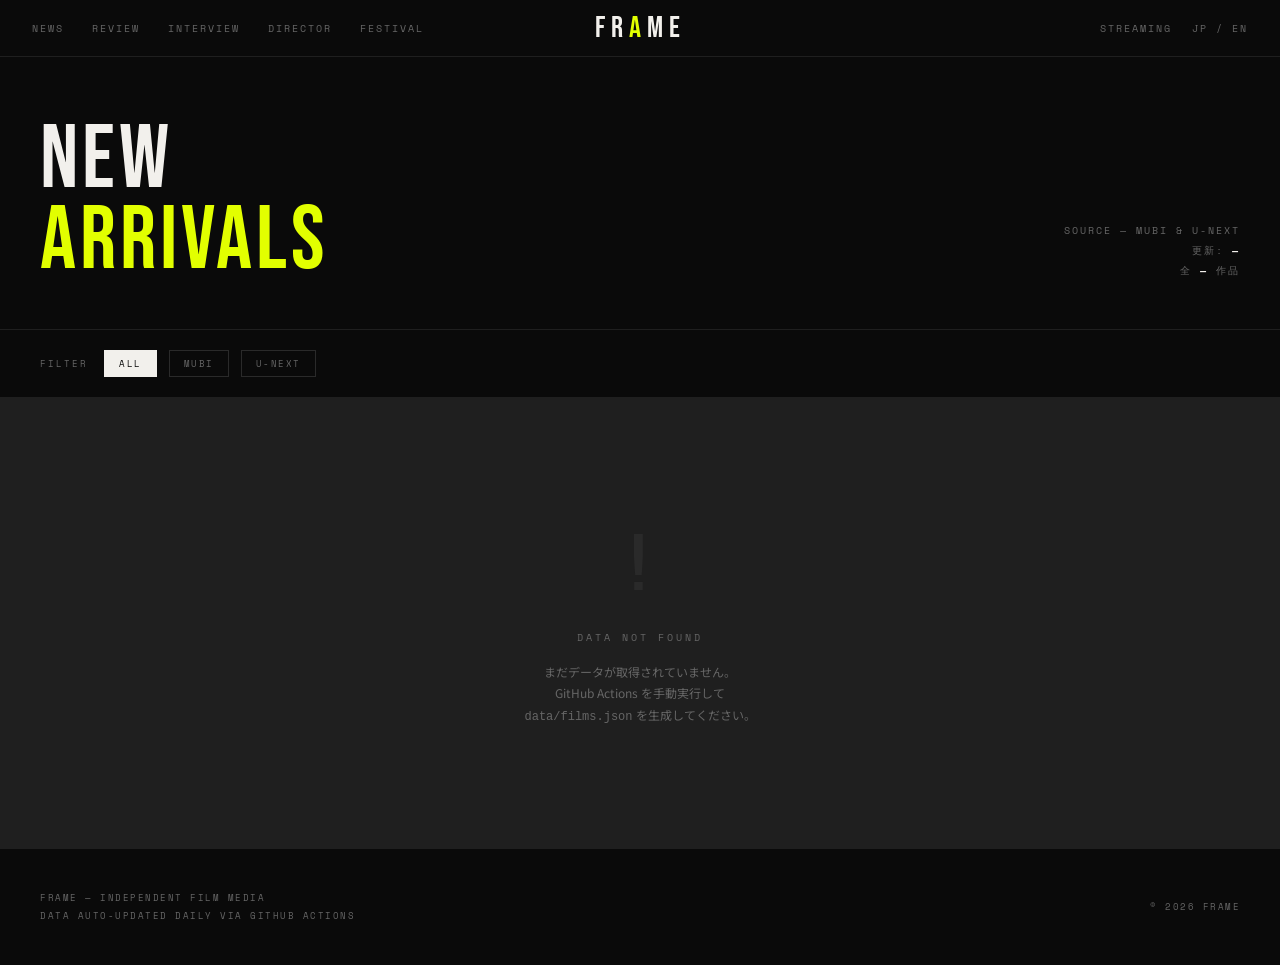
==== streaming.html @ 2f4524d2 "feat: add daily film fetch system (MUBI + U-NEXT) - scripts/fetch_films.py: MUBI API + U-NEXT スクレイパー" ====
<!DOCTYPE html>
<html lang="ja">
<head>
<meta charset="UTF-8">
<meta name="viewport" content="width=device-width, initial-scale=1.0">
<title>FRAME — Streaming New Arrivals</title>
<style>
@import url('https://fonts.googleapis.com/css2?family=Bebas+Neue&family=Syne:wght@400;700;800&family=Noto+Sans+JP:wght@300;400;500;700;900&family=Space+Mono:wght@400;700&display=swap');

:root {
  --bg: #0a0a0a;
  --surface: #121212;
  --surface2: #181818;
  --border: #1f1f1f;
  --border2: #2a2a2a;
  --white: #f2f0ec;
  --offwhite: #c8c4bc;
  --gray: #666;
  --accent: #e2ff00;
  --accent2: #ff3300;
  --accent3: #00aaff;
  --mubi-color: #E8F037;
  --unext-color: #00c3e3;
}

* { margin: 0; padding: 0; box-sizing: border-box; }
html { scroll-behavior: smooth; }
body {
  background: var(--bg);
  color: var(--white);
  font-family: 'Noto Sans JP', sans-serif;
  -webkit-font-smoothing: antialiased;
  overflow-x: hidden;
}
a { text-decoration: none; color: inherit; }
img { display: block; width: 100%; height: 100%; object-fit: cover; }

/* ── HEADER ── */
.header {
  position: fixed;
  top: 0; left: 0; right: 0;
  z-index: 1000;
  background: var(--bg);
  border-bottom: 1px solid var(--border);
}
.header-inner {
  display: grid;
  grid-template-columns: 1fr auto 1fr;
  align-items: center;
  padding: 0 32px;
  height: 56px;
}
.header-nav {
  display: flex;
  gap: 28px;
}
.header-nav a {
  font-family: 'Space Mono', monospace;
  font-size: 10px;
  letter-spacing: 2px;
  color: var(--gray);
  transition: color 0.2s;
}
.header-nav a:hover, .header-nav a.active { color: var(--white); }
.site-logo {
  font-family: 'Bebas Neue', sans-serif;
  font-size: 30px;
  letter-spacing: 6px;
  text-align: center;
}
.site-logo span { color: var(--accent); }
.header-right {
  display: flex;
  justify-content: flex-end;
  align-items: center;
  gap: 20px;
}
.header-right a {
  font-family: 'Space Mono', monospace;
  font-size: 10px;
  letter-spacing: 2px;
  color: var(--gray);
  transition: color 0.2s;
}
.header-right a:hover { color: var(--white); }

/* ── PAGE HERO ── */
.page-hero {
  margin-top: 56px;
  padding: 64px 40px 48px;
  border-bottom: 1px solid var(--border);
  display: flex;
  align-items: flex-end;
  justify-content: space-between;
  gap: 24px;
}
.page-hero-title {
  font-family: 'Bebas Neue', sans-serif;
  font-size: clamp(48px, 7vw, 96px);
  letter-spacing: 4px;
  line-height: 0.9;
}
.page-hero-title em {
  color: var(--accent);
  font-style: normal;
}
.page-hero-meta {
  font-family: 'Space Mono', monospace;
  font-size: 10px;
  letter-spacing: 2px;
  color: var(--gray);
  text-align: right;
  line-height: 2;
}
.page-hero-meta strong { color: var(--white); }

/* ── FILTER BAR ── */
.filter-bar {
  display: flex;
  align-items: center;
  gap: 12px;
  padding: 20px 40px;
  border-bottom: 1px solid var(--border);
  flex-wrap: wrap;
}
.filter-label {
  font-family: 'Space Mono', monospace;
  font-size: 9px;
  letter-spacing: 2px;
  color: var(--gray);
  margin-right: 4px;
}
.filter-btn {
  font-family: 'Space Mono', monospace;
  font-size: 9px;
  letter-spacing: 1.5px;
  padding: 6px 14px;
  border: 1px solid var(--border2);
  background: transparent;
  color: var(--gray);
  cursor: pointer;
  transition: all 0.2s;
}
.filter-btn:hover { border-color: var(--white); color: var(--white); }
.filter-btn.active { background: var(--white); color: var(--bg); border-color: var(--white); }
.filter-btn.mubi.active { background: var(--mubi-color); color: #000; border-color: var(--mubi-color); }
.filter-btn.unext.active { background: var(--unext-color); color: #000; border-color: var(--unext-color); }
.filter-count {
  margin-left: auto;
  font-family: 'Space Mono', monospace;
  font-size: 9px;
  letter-spacing: 1px;
  color: var(--gray);
}

/* ── FILM GRID ── */
.film-grid {
  display: grid;
  grid-template-columns: repeat(auto-fill, minmax(240px, 1fr));
  gap: 1px;
  background: var(--border);
  padding: 0;
}

.film-card {
  background: var(--bg);
  display: flex;
  flex-direction: column;
  transition: background 0.2s;
  cursor: pointer;
}
.film-card:hover { background: var(--surface); }

.film-thumb {
  aspect-ratio: 16/9;
  background: var(--surface2);
  overflow: hidden;
  position: relative;
}
.film-thumb img {
  transition: transform 0.4s ease;
}
.film-card:hover .film-thumb img { transform: scale(1.03); }
.film-thumb-placeholder {
  width: 100%;
  height: 100%;
  display: flex;
  align-items: center;
  justify-content: center;
  font-family: 'Bebas Neue', sans-serif;
  font-size: 48px;
  letter-spacing: 4px;
  color: var(--border2);
}
.film-source-badge {
  position: absolute;
  top: 10px;
  left: 10px;
  font-family: 'Space Mono', monospace;
  font-size: 8px;
  letter-spacing: 1.5px;
  padding: 3px 8px;
  font-weight: 700;
}
.badge-mubi { background: var(--mubi-color); color: #000; }
.badge-unext { background: var(--unext-color); color: #000; }

.film-info {
  padding: 16px 16px 20px;
  flex: 1;
  display: flex;
  flex-direction: column;
  gap: 6px;
}
.film-title {
  font-family: 'Syne', sans-serif;
  font-size: 13px;
  font-weight: 700;
  line-height: 1.3;
  color: var(--white);
}
.film-title-locale {
  font-family: 'Space Mono', monospace;
  font-size: 9px;
  color: var(--gray);
  letter-spacing: 0.5px;
}
.film-meta {
  margin-top: 4px;
  display: flex;
  flex-wrap: wrap;
  gap: 8px;
}
.film-meta-item {
  font-family: 'Space Mono', monospace;
  font-size: 8px;
  letter-spacing: 1px;
  color: var(--gray);
}
.film-meta-item strong { color: var(--offwhite); }
.film-synopsis {
  font-size: 11px;
  color: var(--gray);
  line-height: 1.6;
  margin-top: 4px;
  display: -webkit-box;
  -webkit-line-clamp: 2;
  -webkit-box-orient: vertical;
  overflow: hidden;
}
.film-link {
  margin-top: auto;
  padding-top: 12px;
  font-family: 'Space Mono', monospace;
  font-size: 8px;
  letter-spacing: 1.5px;
  color: var(--gray);
  display: flex;
  align-items: center;
  gap: 6px;
  transition: color 0.2s;
}
.film-card:hover .film-link { color: var(--accent); }
.film-link::after { content: '→'; }

/* ── STATUS STATES ── */
.state-container {
  display: flex;
  flex-direction: column;
  align-items: center;
  justify-content: center;
  min-height: 50vh;
  gap: 16px;
  padding: 60px 40px;
}
.state-icon {
  font-family: 'Bebas Neue', sans-serif;
  font-size: 80px;
  letter-spacing: 4px;
  color: var(--border2);
}
.state-label {
  font-family: 'Space Mono', monospace;
  font-size: 10px;
  letter-spacing: 3px;
  color: var(--gray);
}
.state-sub {
  font-size: 12px;
  color: var(--gray);
  text-align: center;
  max-width: 400px;
  line-height: 1.8;
}

/* ── FOOTER ── */
.footer {
  padding: 40px;
  border-top: 1px solid var(--border);
  display: flex;
  justify-content: space-between;
  align-items: center;
  gap: 20px;
  flex-wrap: wrap;
}
.footer-note {
  font-family: 'Space Mono', monospace;
  font-size: 9px;
  letter-spacing: 1.5px;
  color: var(--gray);
  line-height: 2;
}

@media (max-width: 640px) {
  .header-inner { grid-template-columns: auto 1fr; padding: 0 16px; }
  .header-nav { display: none; }
  .header-right { display: none; }
  .page-hero { flex-direction: column; align-items: flex-start; padding: 40px 20px 32px; }
  .page-hero-meta { text-align: left; }
  .filter-bar { padding: 16px 20px; }
  .film-grid { grid-template-columns: repeat(auto-fill, minmax(160px, 1fr)); }
  .footer { padding: 24px 20px; flex-direction: column; align-items: flex-start; }
}
</style>
</head>
<body>

<!-- HEADER -->
<header class="header">
  <div class="header-inner">
    <nav class="header-nav">
      <a href="index.html">NEWS</a>
      <a href="#">REVIEW</a>
      <a href="#">INTERVIEW</a>
      <a href="#">DIRECTOR</a>
      <a href="#">FESTIVAL</a>
    </nav>
    <a href="index.html" class="site-logo">FR<span>A</span>ME</a>
    <div class="header-right">
      <a href="streaming.html" class="active">STREAMING</a>
      <a href="#">JP / EN</a>
    </div>
  </div>
</header>

<!-- PAGE HERO -->
<section class="page-hero">
  <div>
    <div class="page-hero-title">NEW<br><em>ARRIVALS</em></div>
  </div>
  <div class="page-hero-meta">
    <div>SOURCE — MUBI &amp; U-NEXT</div>
    <div>更新: <strong id="last-updated">—</strong></div>
    <div>全 <strong id="total-count">—</strong> 作品</div>
  </div>
</section>

<!-- FILTER BAR -->
<div class="filter-bar">
  <span class="filter-label">FILTER</span>
  <button class="filter-btn active" data-filter="all">ALL</button>
  <button class="filter-btn mubi" data-filter="MUBI">MUBI</button>
  <button class="filter-btn unext" data-filter="U-NEXT">U-NEXT</button>
  <span class="filter-count" id="visible-count"></span>
</div>

<!-- FILM GRID -->
<main id="film-grid" class="film-grid"></main>

<!-- FOOTER -->
<footer class="footer">
  <div class="footer-note">
    FRAME — INDEPENDENT FILM MEDIA<br>
    DATA AUTO-UPDATED DAILY VIA GITHUB ACTIONS
  </div>
  <div class="footer-note" style="text-align:right;">
    © 2026 FRAME
  </div>
</footer>

<script>
(function () {
  const grid = document.getElementById('film-grid');
  const lastUpdatedEl = document.getElementById('last-updated');
  const totalCountEl = document.getElementById('total-count');
  const visibleCountEl = document.getElementById('visible-count');
  const filterBtns = document.querySelectorAll('.filter-btn');

  let allFilms = [];
  let currentFilter = 'all';

  // ── Render ──────────────────────────────────────────────────────────────────
  function renderFilms(films) {
    grid.innerHTML = '';

    if (films.length === 0) {
      grid.innerHTML = `
        <div class="state-container" style="grid-column:1/-1">
          <div class="state-icon">0</div>
          <div class="state-label">NO FILMS FOUND</div>
          <p class="state-sub">このフィルターに該当する作品はありません。</p>
        </div>`;
      visibleCountEl.textContent = '0 FILMS';
      return;
    }

    films.forEach(film => {
      const card = document.createElement('article');
      card.className = 'film-card';

      const source = film.source || 'MUBI';
      const badgeClass = source === 'U-NEXT' ? 'badge-unext' : 'badge-mubi';

      const thumbHtml = film.thumbnail
        ? `<img src="${escHtml(film.thumbnail)}" alt="${escHtml(film.title)}" loading="lazy">`
        : `<div class="film-thumb-placeholder">▶</div>`;

      const metaItems = [
        film.year ? `<span class="film-meta-item"><strong>${film.year}</strong></span>` : '',
        film.director ? `<span class="film-meta-item">DIR <strong>${escHtml(film.director)}</strong></span>` : '',
        film.country ? `<span class="film-meta-item">${escHtml(film.country)}</span>` : '',
        film.duration ? `<span class="film-meta-item">${film.duration}<small>min</small></span>` : '',
      ].filter(Boolean).join('');

      card.innerHTML = `
        <a href="${escHtml(film.url)}" target="_blank" rel="noopener noreferrer">
          <div class="film-thumb">
            ${thumbHtml}
            <span class="film-source-badge ${badgeClass}">${escHtml(source)}</span>
          </div>
          <div class="film-info">
            <div class="film-title">${escHtml(film.title)}</div>
            ${film.title_locale && film.title_locale !== film.title
              ? `<div class="film-title-locale">${escHtml(film.title_locale)}</div>` : ''}
            ${metaItems ? `<div class="film-meta">${metaItems}</div>` : ''}
            ${film.synopsis ? `<p class="film-synopsis">${escHtml(film.synopsis)}</p>` : ''}
            <div class="film-link">VIEW ON ${escHtml(source)}</div>
          </div>
        </a>`;

      grid.appendChild(card);
    });

    visibleCountEl.textContent = `${films.length} FILMS`;
  }

  function applyFilter() {
    const filtered = currentFilter === 'all'
      ? allFilms
      : allFilms.filter(f => f.source === currentFilter);
    renderFilms(filtered);
  }

  // ── Filter buttons ───────────────────────────────────────────────────────────
  filterBtns.forEach(btn => {
    btn.addEventListener('click', () => {
      filterBtns.forEach(b => b.classList.remove('active'));
      btn.classList.add('active');
      currentFilter = btn.dataset.filter;
      applyFilter();
    });
  });

  // ── Fetch data ───────────────────────────────────────────────────────────────
  function showLoading() {
    grid.innerHTML = `
      <div class="state-container" style="grid-column:1/-1">
        <div class="state-icon">▶</div>
        <div class="state-label">LOADING</div>
        <p class="state-sub">作品データを取得しています...</p>
      </div>`;
  }

  function showError() {
    grid.innerHTML = `
      <div class="state-container" style="grid-column:1/-1">
        <div class="state-icon">!</div>
        <div class="state-label">DATA NOT FOUND</div>
        <p class="state-sub">
          まだデータが取得されていません。<br>
          GitHub Actions を手動実行して<br>
          <code>data/films.json</code> を生成してください。
        </p>
      </div>`;
  }

  showLoading();

  fetch('./data/films.json')
    .then(res => {
      if (!res.ok) throw new Error(`HTTP ${res.status}`);
      return res.json();
    })
    .then(data => {
      allFilms = Array.isArray(data) ? data : [];
      totalCountEl.textContent = allFilms.length;

      if (allFilms.length === 0) {
        showError();
        return;
      }

      // 最終更新日時
      const dates = allFilms.map(f => f.fetched_at).filter(Boolean).sort();
      if (dates.length) {
        const d = new Date(dates[dates.length - 1]);
        lastUpdatedEl.textContent = d.toLocaleString('ja-JP', {
          year: 'numeric', month: '2-digit', day: '2-digit',
          hour: '2-digit', minute: '2-digit',
        });
      }

      applyFilter();
    })
    .catch(err => {
      console.error('Failed to load films.json:', err);
      showError();
    });

  // ── Utility ─────────────────────────────────────────────────────────────────
  function escHtml(str) {
    if (!str) return '';
    return String(str)
      .replace(/&/g, '&amp;')
      .replace(/</g, '&lt;')
      .replace(/>/g, '&gt;')
      .replace(/"/g, '&quot;')
      .replace(/'/g, '&#39;');
  }
})();
</script>
</body>
</html>
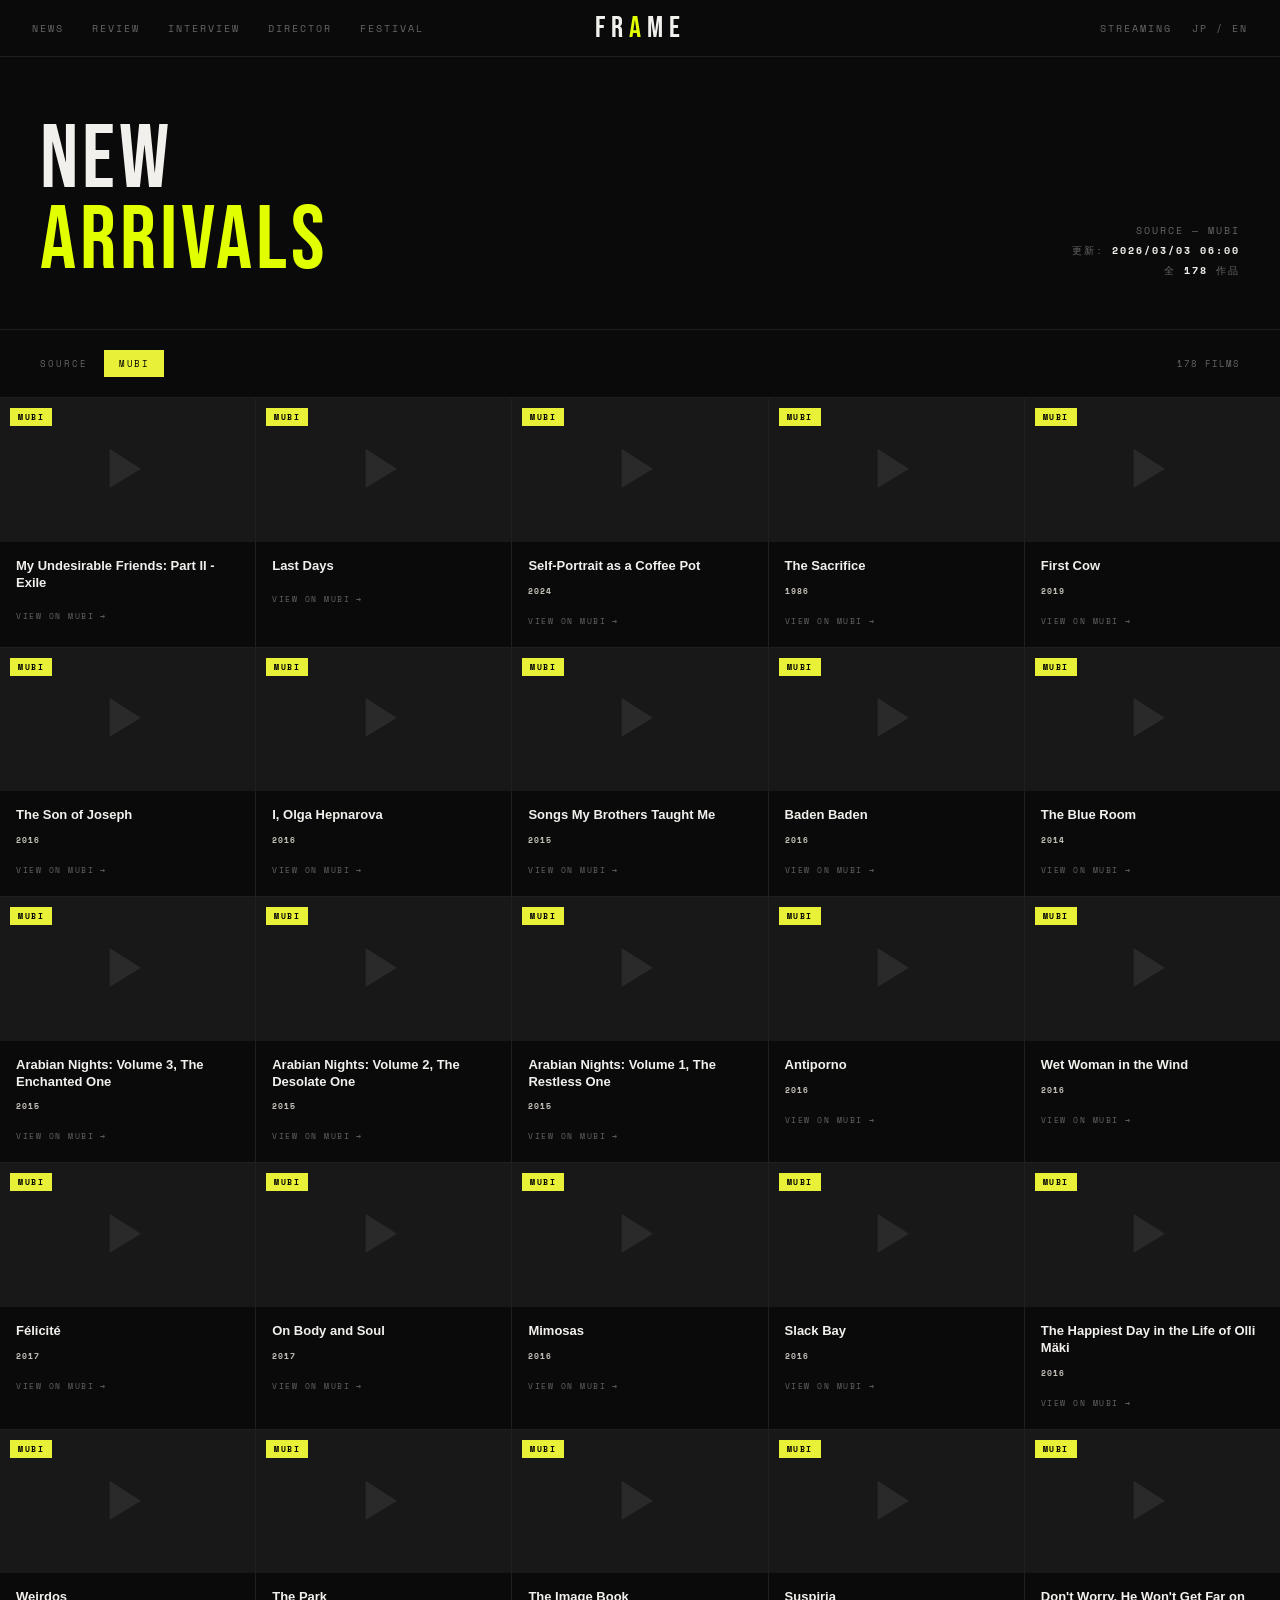
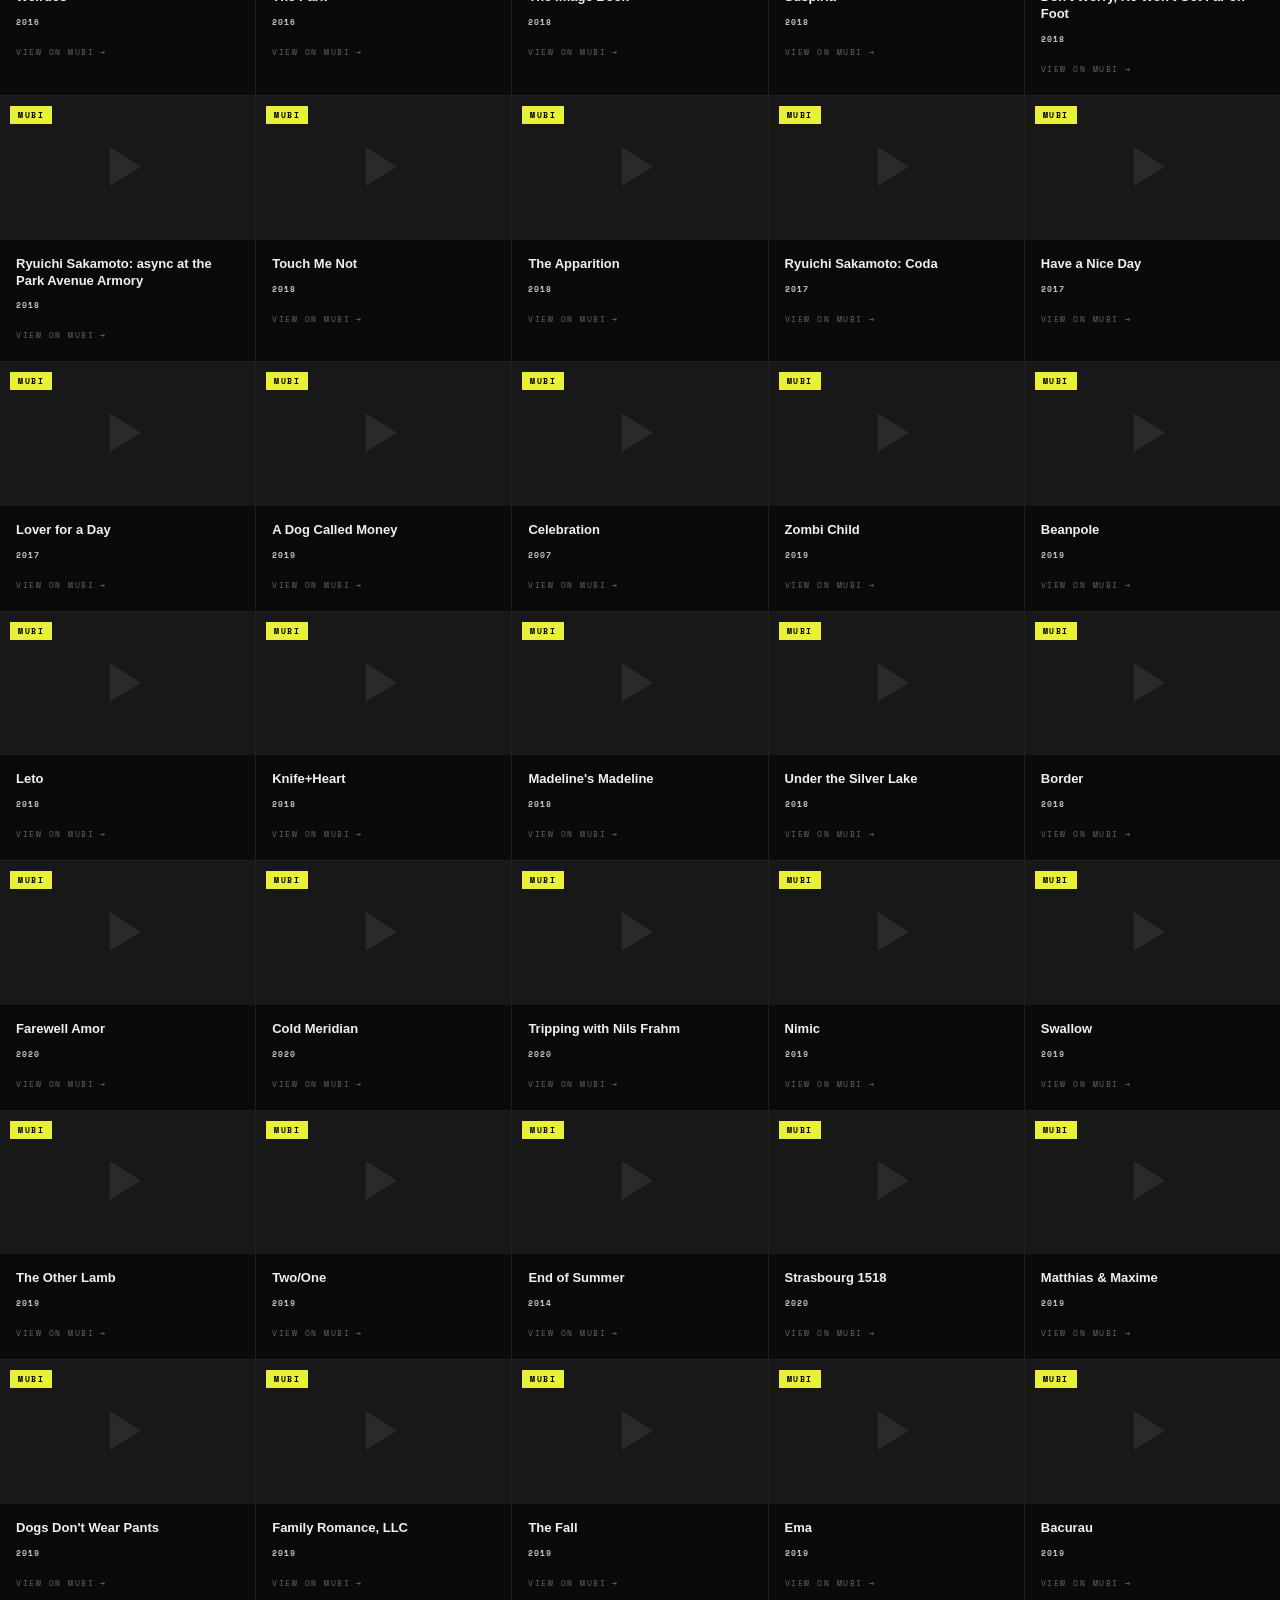
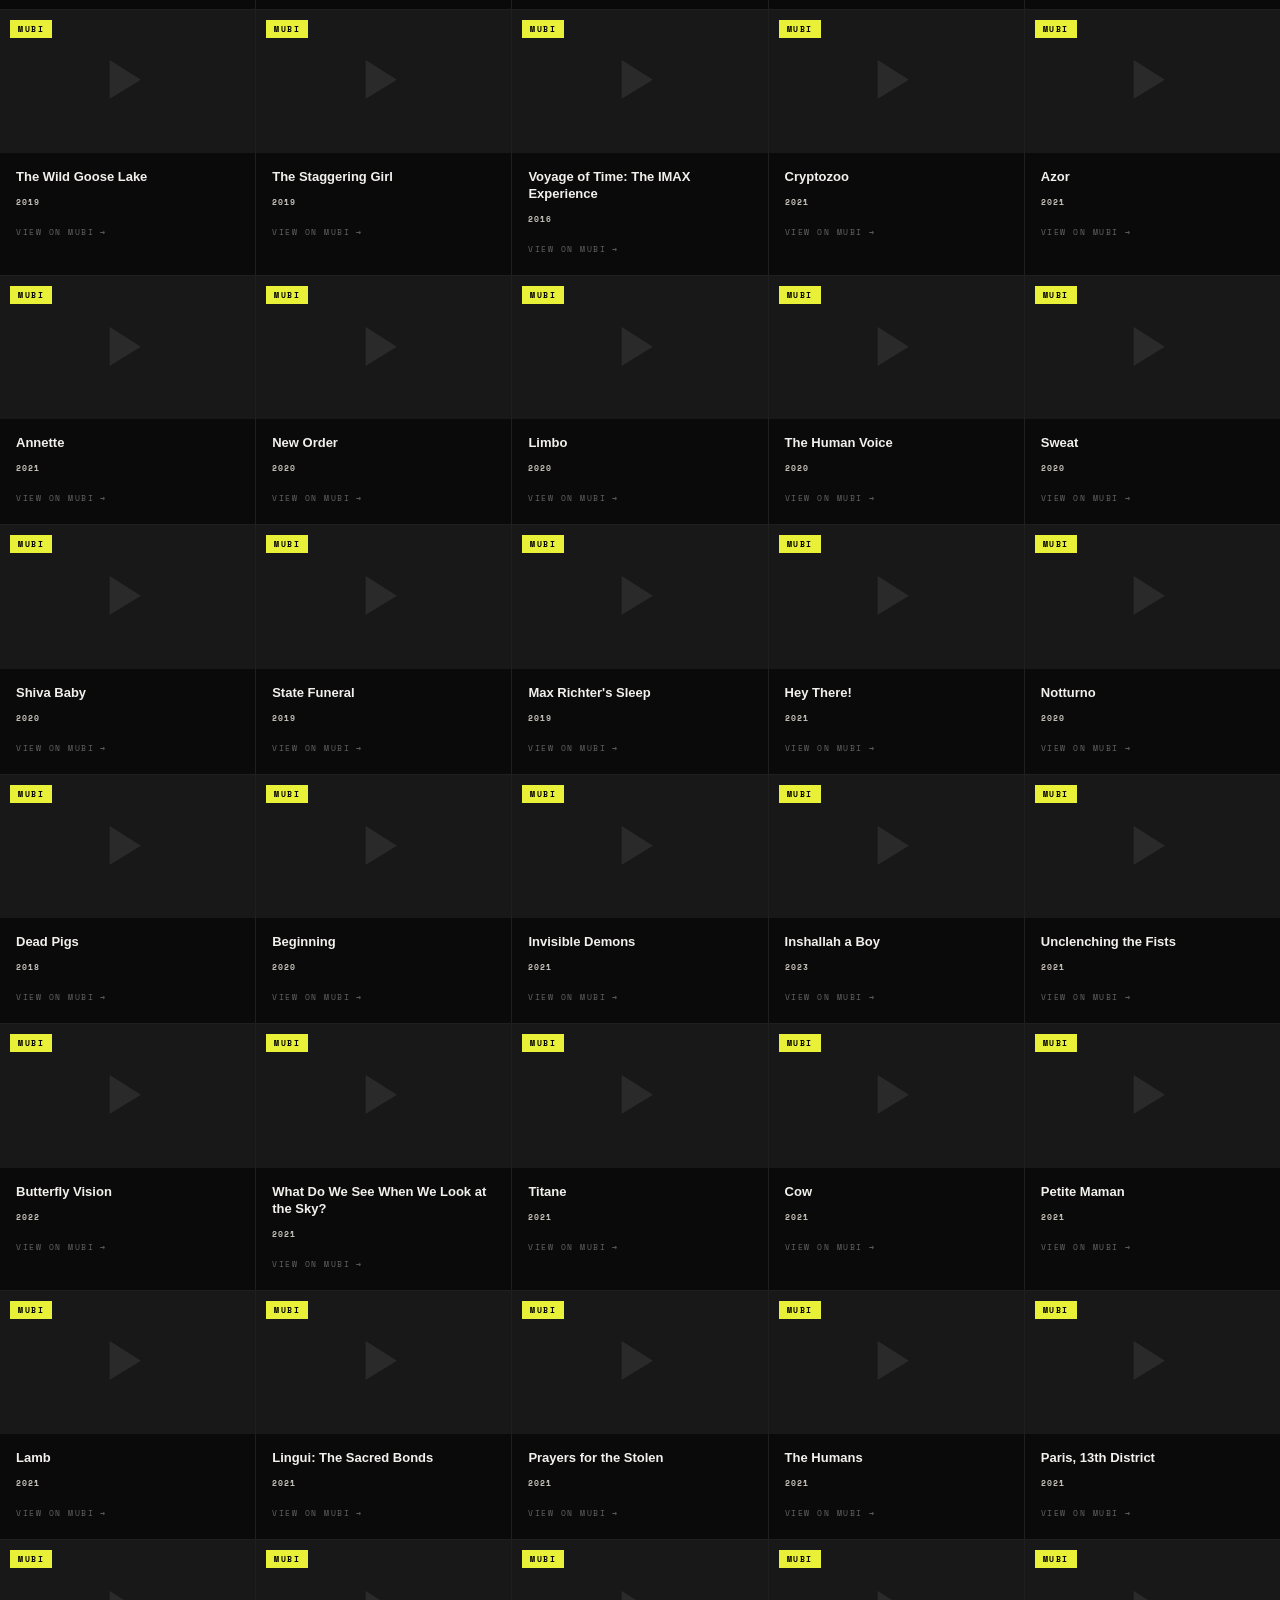
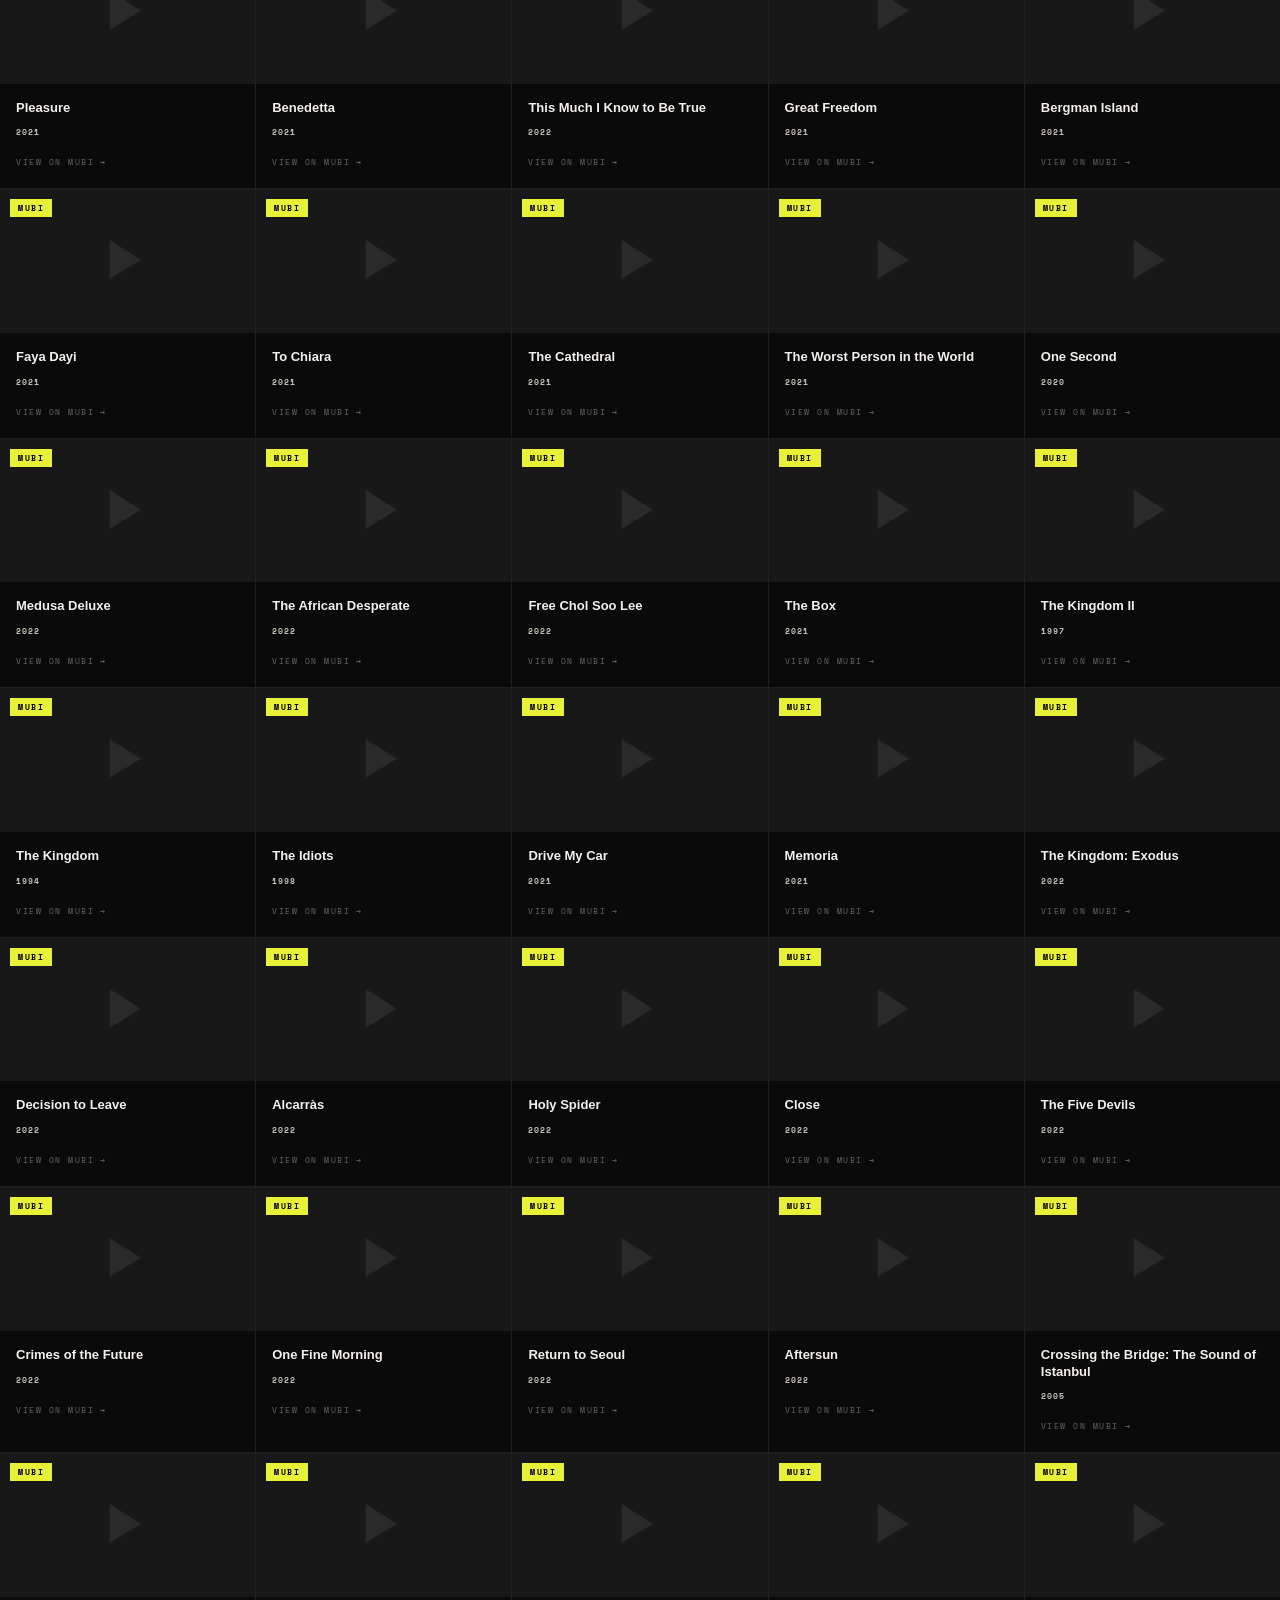
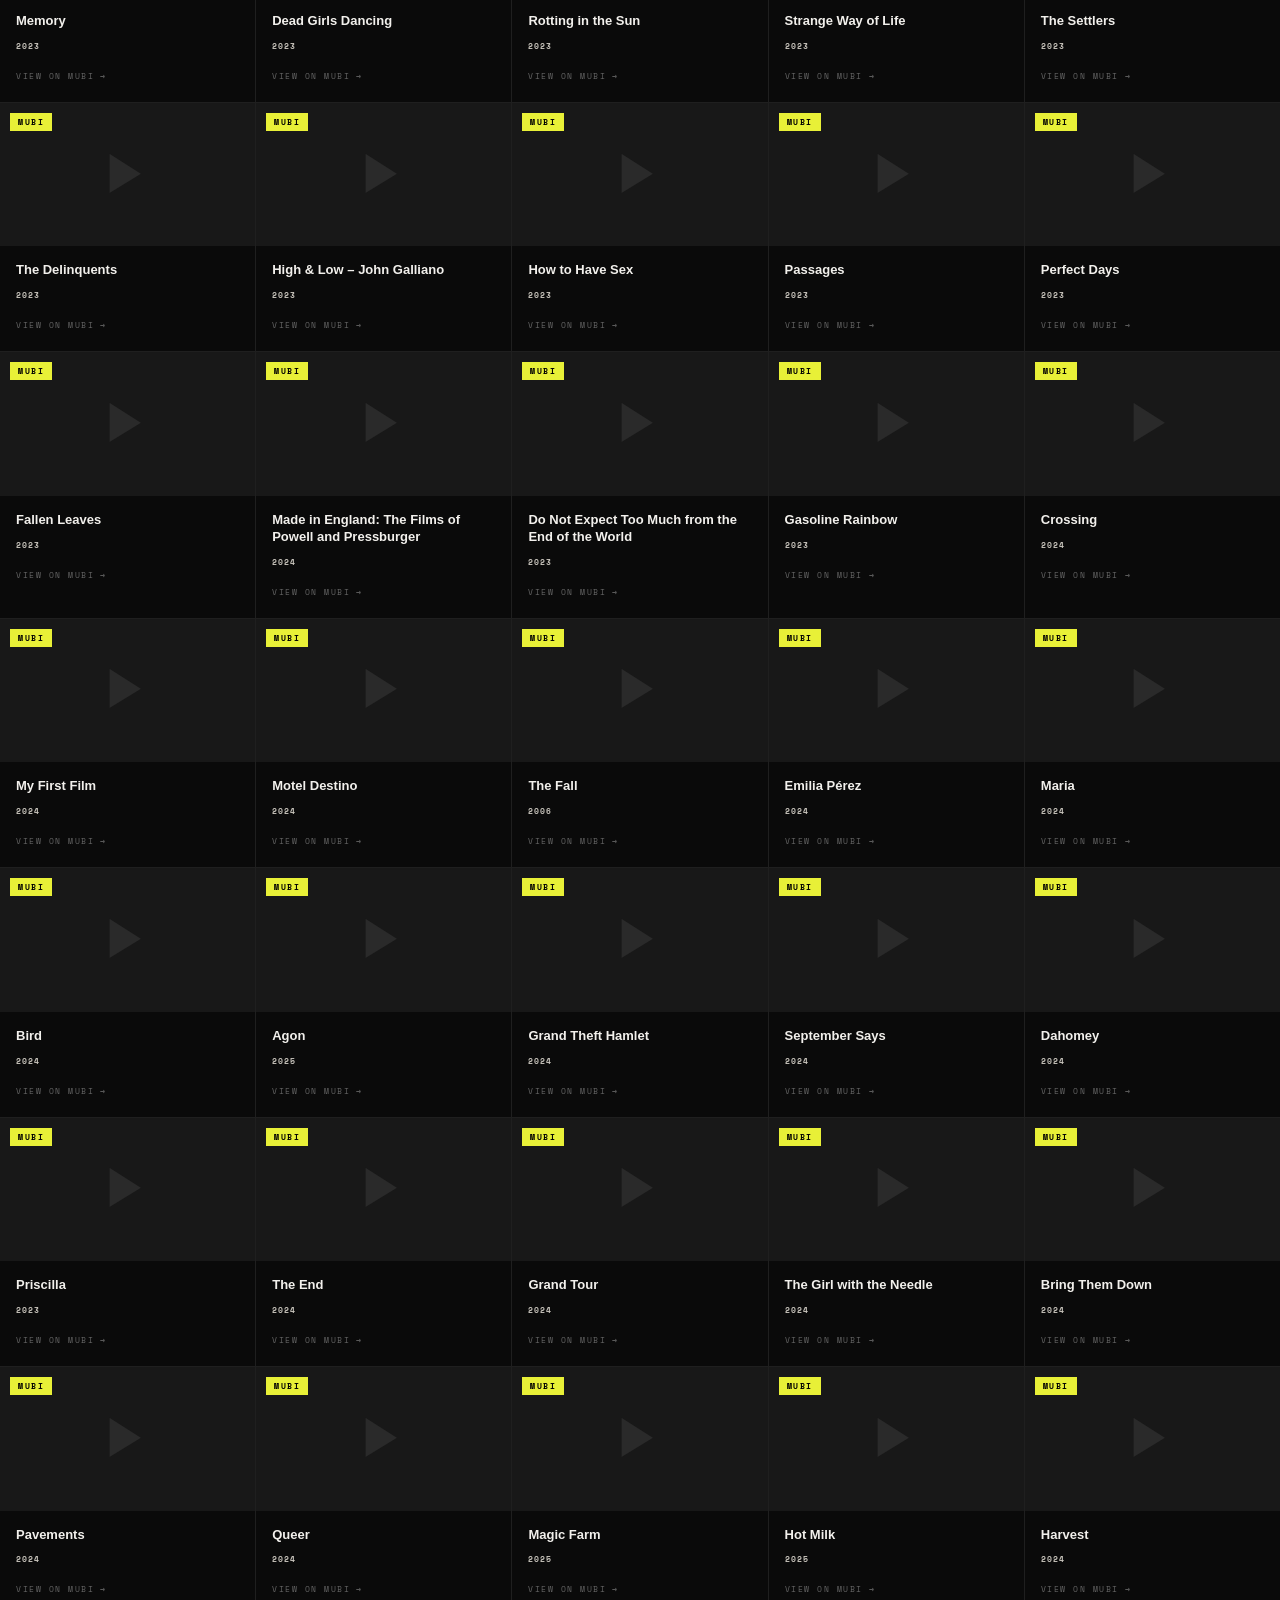
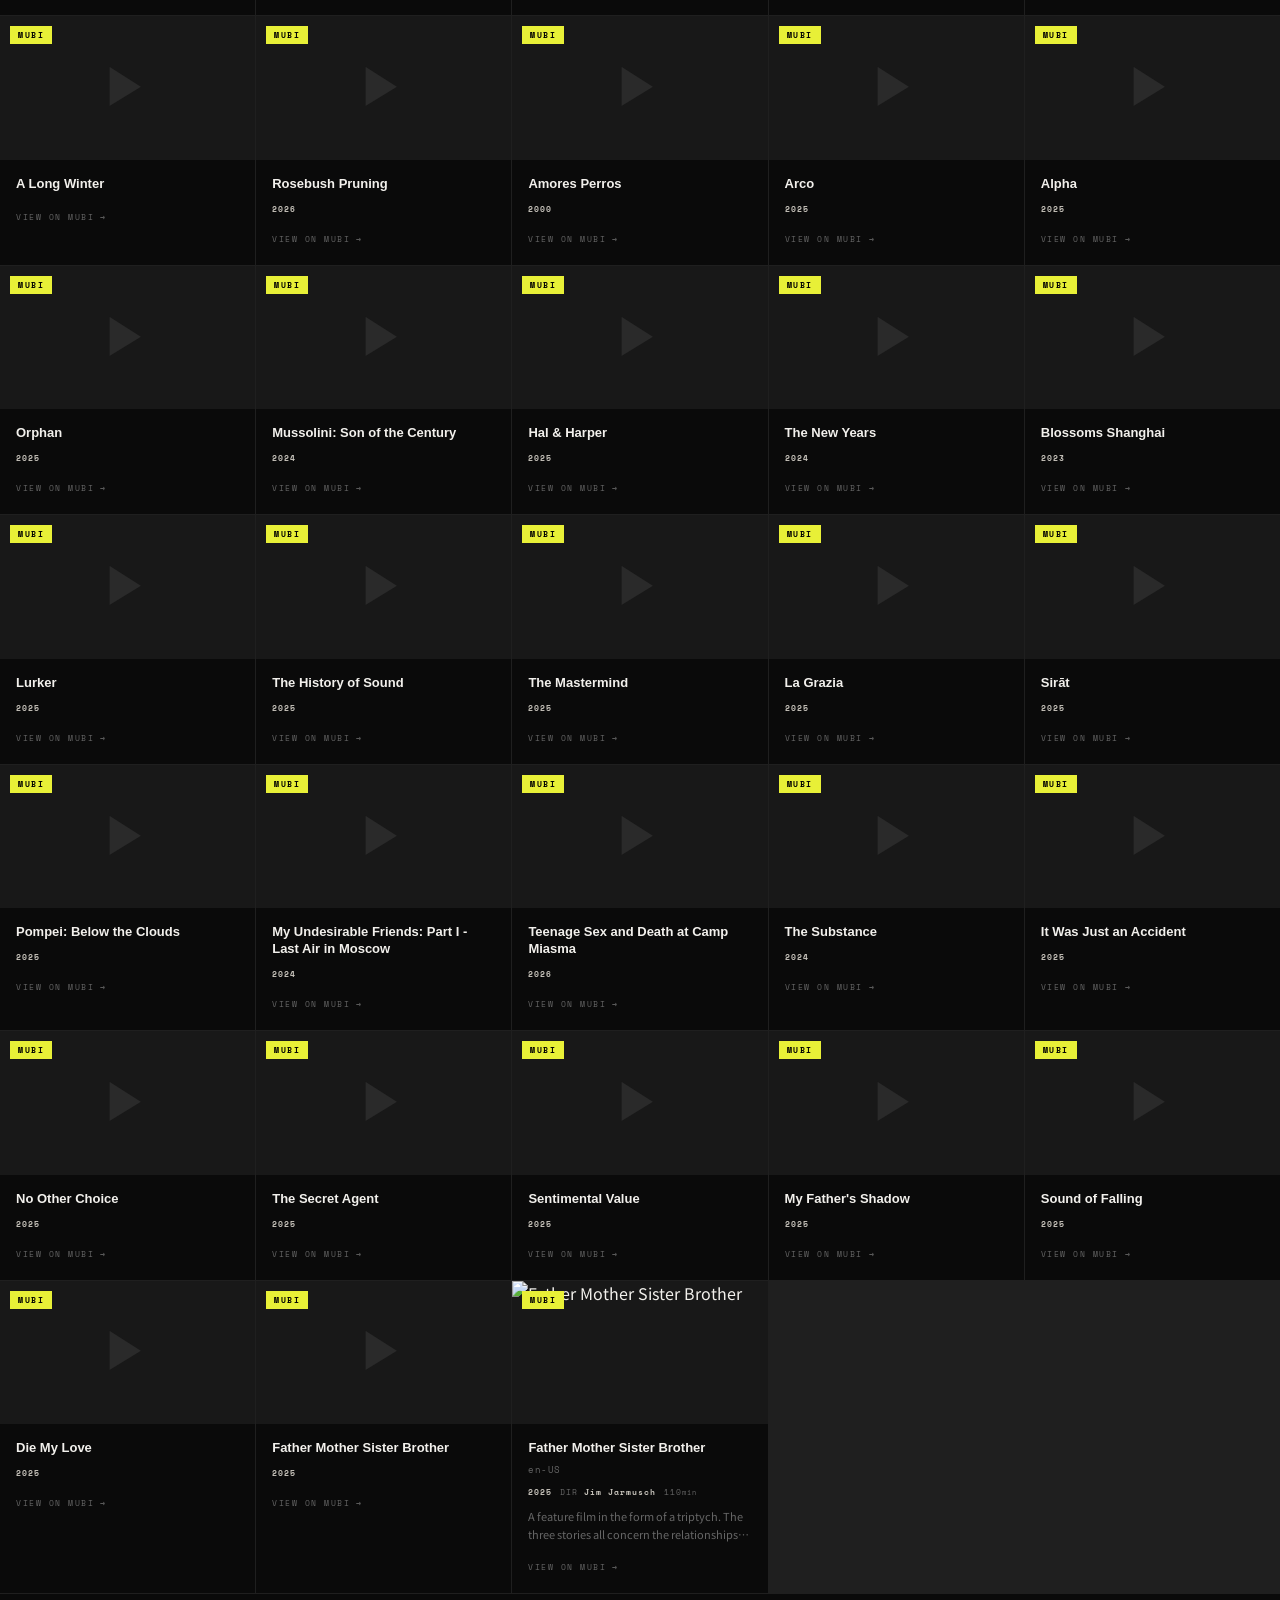
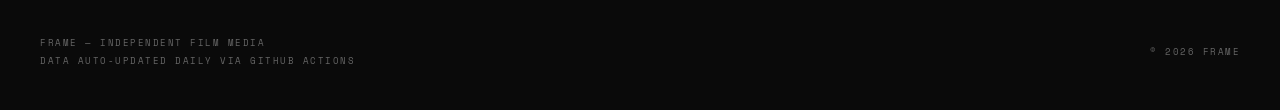
==== commit 6bafc47d: "feat: MUBI only + add comment display to streaming.html - Remove U-NEXT scraping (JS-rendered, canno" ====
--- a/streaming.html
+++ b/streaming.html
@@ -247,6 +247,15 @@
   -webkit-line-clamp: 2;
   -webkit-box-orient: vertical;
   overflow: hidden;
+}
+.film-comment {
+  margin-top: 10px;
+  padding-top: 10px;
+  border-top: 1px solid var(--border);
+  font-size: 11px;
+  color: var(--offwhite);
+  line-height: 1.8;
+  font-style: italic;
 }
 .film-link {
   margin-top: auto;
@@ -349,7 +358,7 @@
     <div class="page-hero-title">NEW<br><em>ARRIVALS</em></div>
   </div>
   <div class="page-hero-meta">
-    <div>SOURCE — MUBI &amp; U-NEXT</div>
+    <div>SOURCE — MUBI</div>
     <div>更新: <strong id="last-updated">—</strong></div>
     <div>全 <strong id="total-count">—</strong> 作品</div>
   </div>
@@ -357,10 +366,8 @@
 
 <!-- FILTER BAR -->
 <div class="filter-bar">
-  <span class="filter-label">FILTER</span>
-  <button class="filter-btn active" data-filter="all">ALL</button>
-  <button class="filter-btn mubi" data-filter="MUBI">MUBI</button>
-  <button class="filter-btn unext" data-filter="U-NEXT">U-NEXT</button>
+  <span class="filter-label">SOURCE</span>
+  <button class="filter-btn mubi active" data-filter="MUBI">MUBI</button>
   <span class="filter-count" id="visible-count"></span>
 </div>
 
@@ -387,7 +394,7 @@
   const filterBtns = document.querySelectorAll('.filter-btn');
 
   let allFilms = [];
-  let currentFilter = 'all';
+  let currentFilter = 'MUBI';
 
   // ── Render ──────────────────────────────────────────────────────────────────
   function renderFilms(films) {
@@ -434,6 +441,7 @@
               ? `<div class="film-title-locale">${escHtml(film.title_locale)}</div>` : ''}
             ${metaItems ? `<div class="film-meta">${metaItems}</div>` : ''}
             ${film.synopsis ? `<p class="film-synopsis">${escHtml(film.synopsis)}</p>` : ''}
+            ${film.comment ? `<p class="film-comment">${escHtml(film.comment)}</p>` : ''}
             <div class="film-link">VIEW ON ${escHtml(source)}</div>
           </div>
         </a>`;
@@ -445,9 +453,7 @@
   }
 
   function applyFilter() {
-    const filtered = currentFilter === 'all'
-      ? allFilms
-      : allFilms.filter(f => f.source === currentFilter);
+    const filtered = allFilms.filter(f => f.source === currentFilter);
     renderFilms(filtered);
   }
 
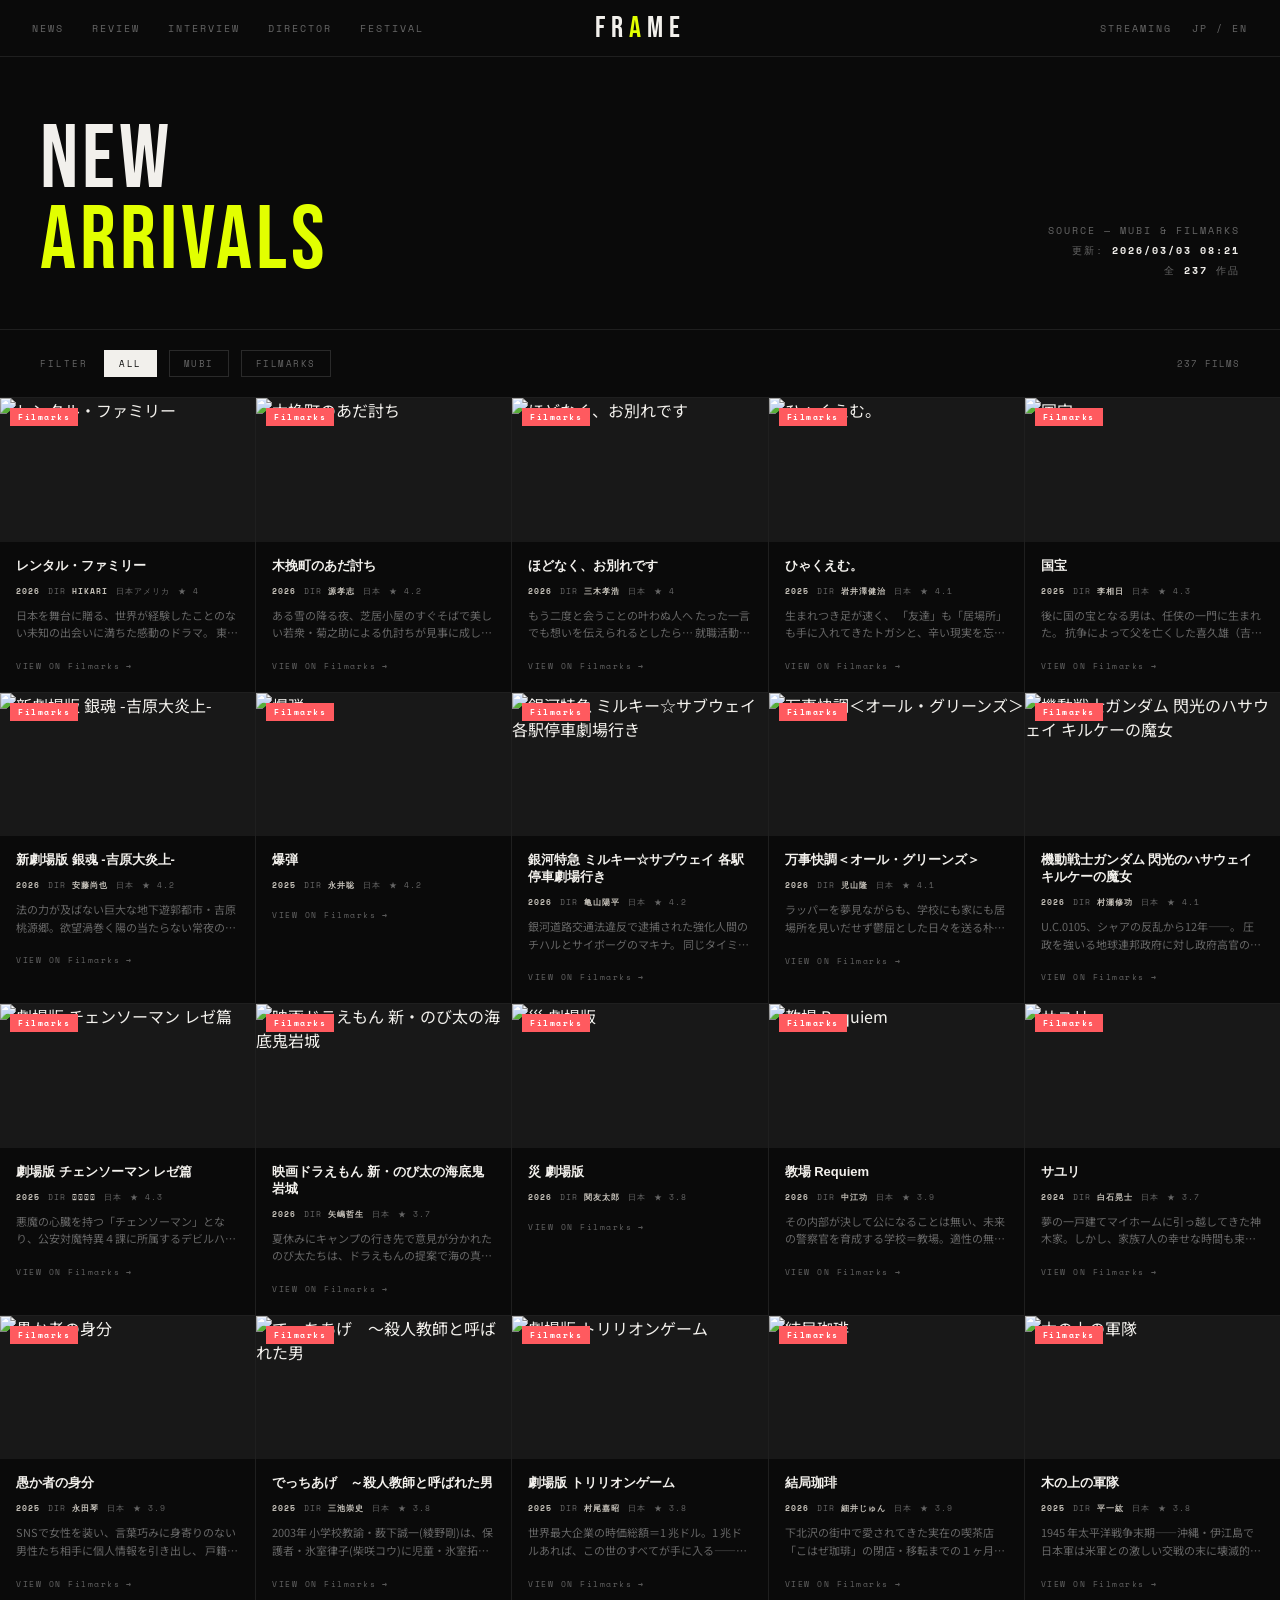
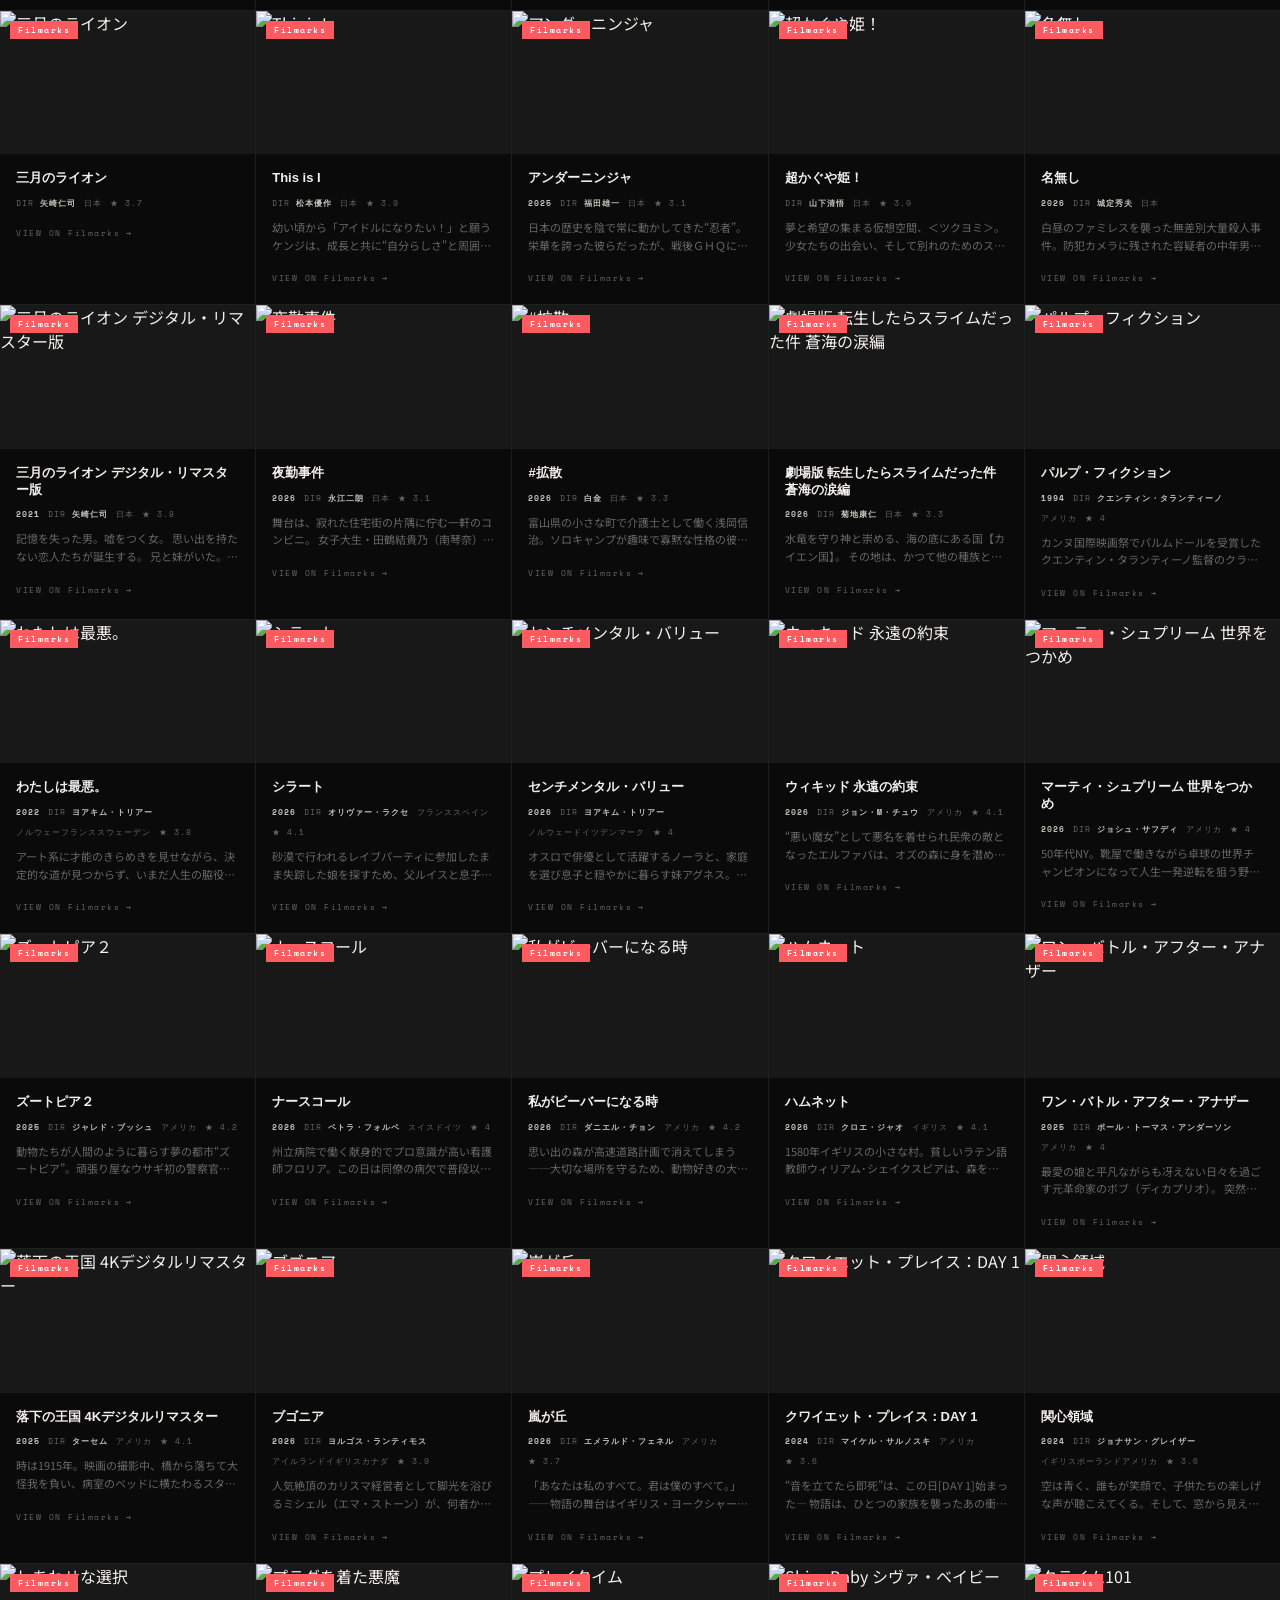
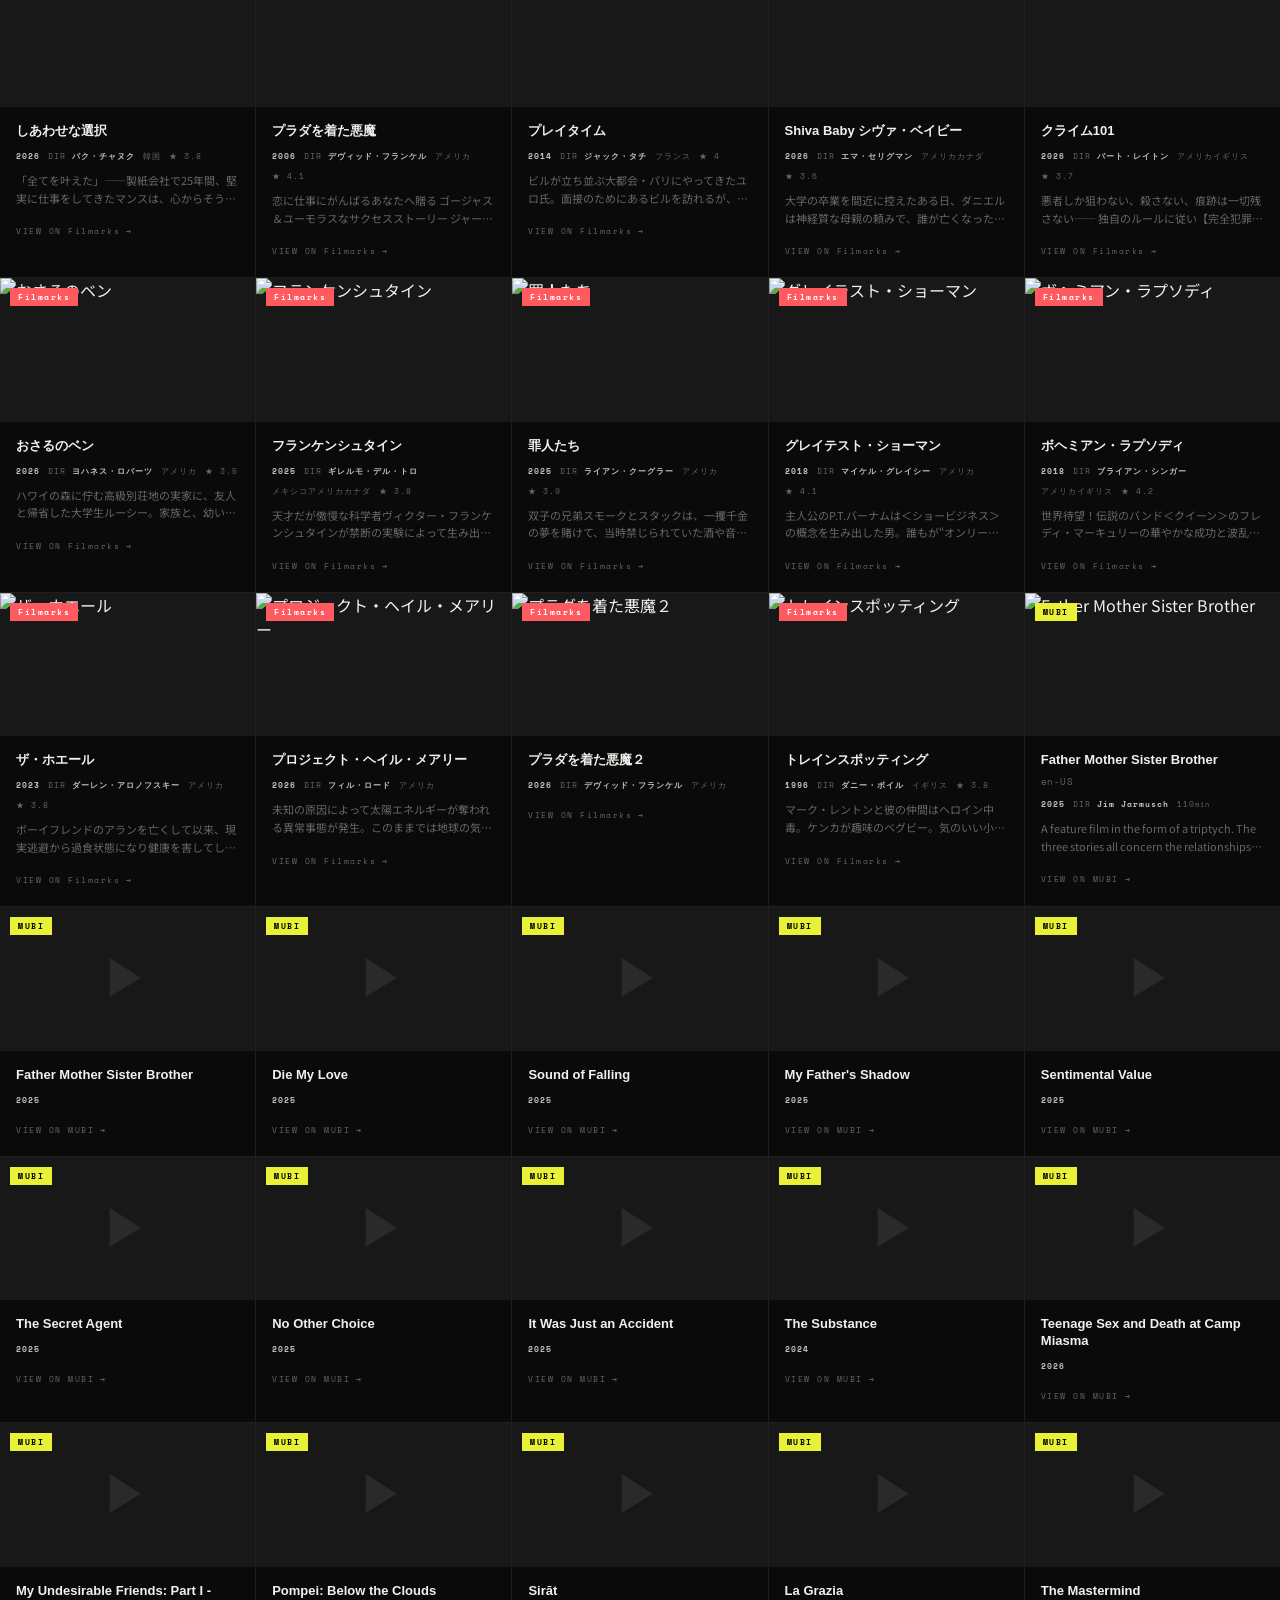
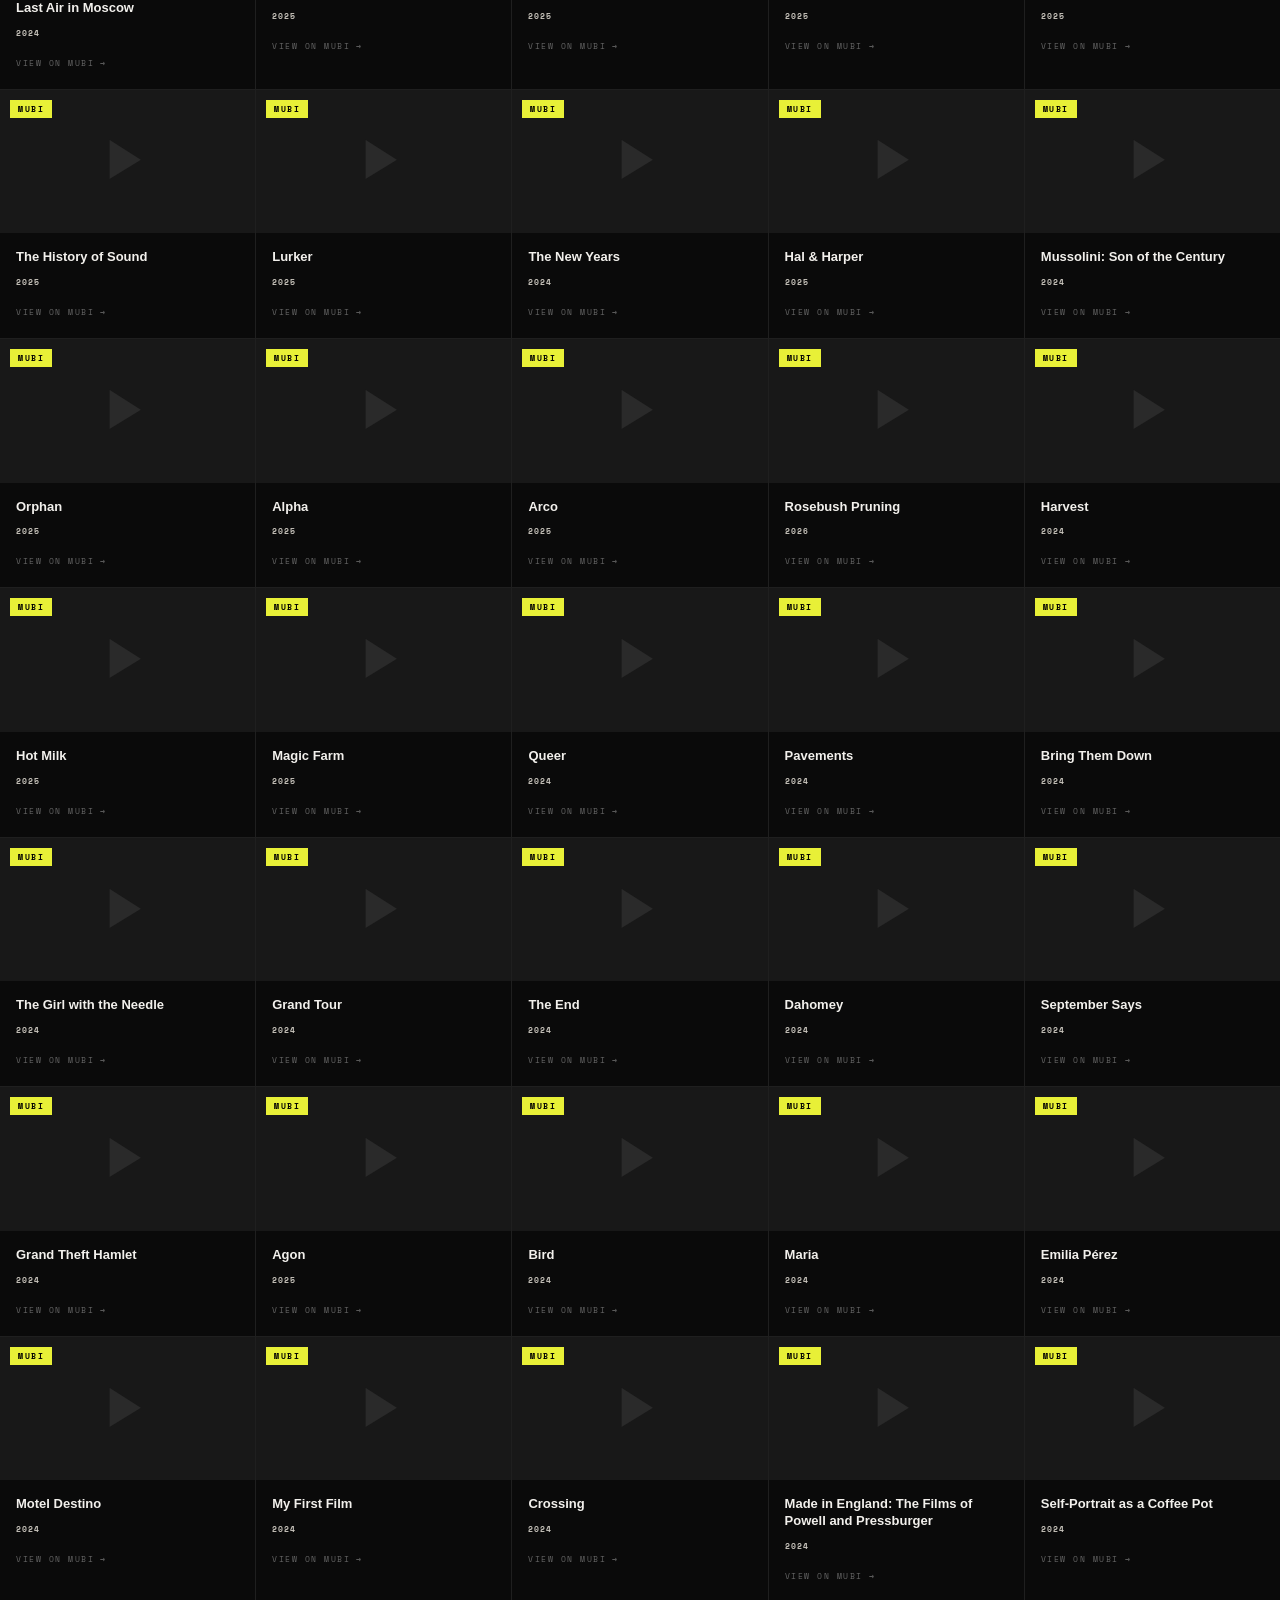
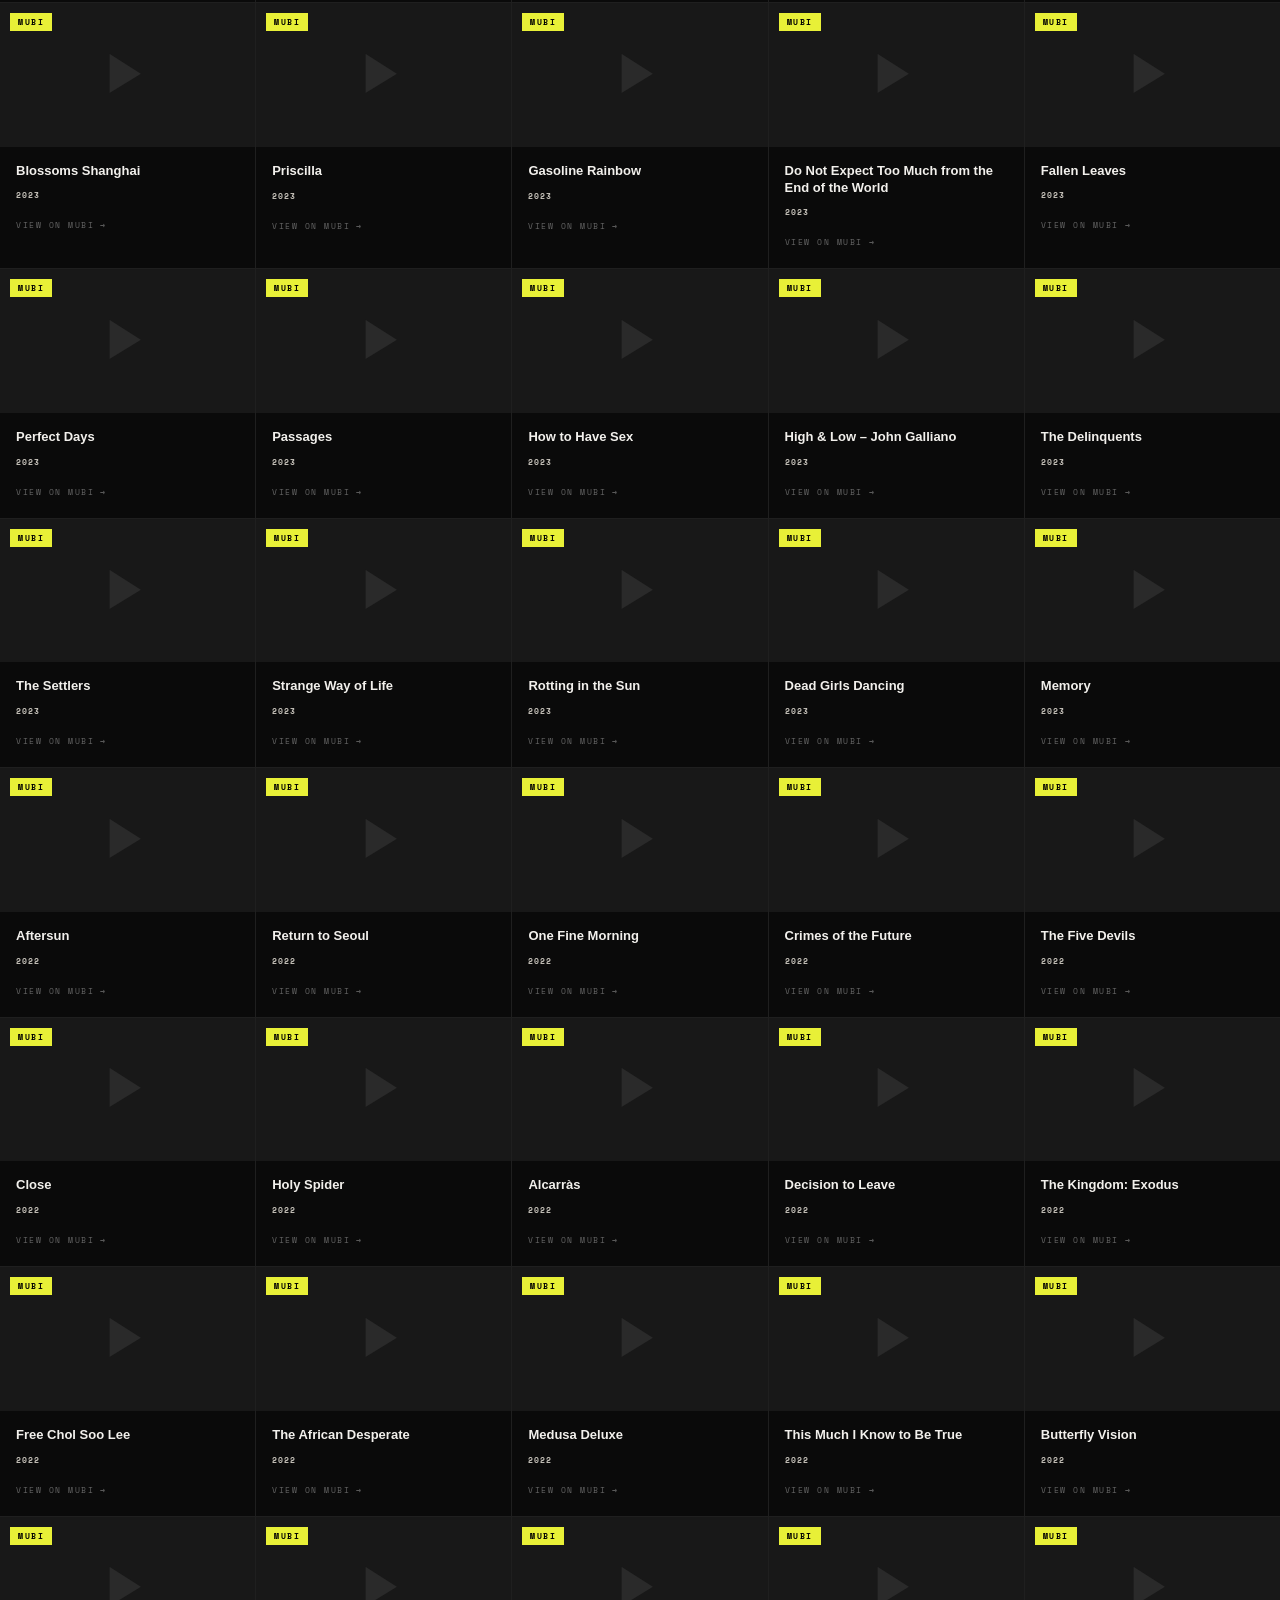
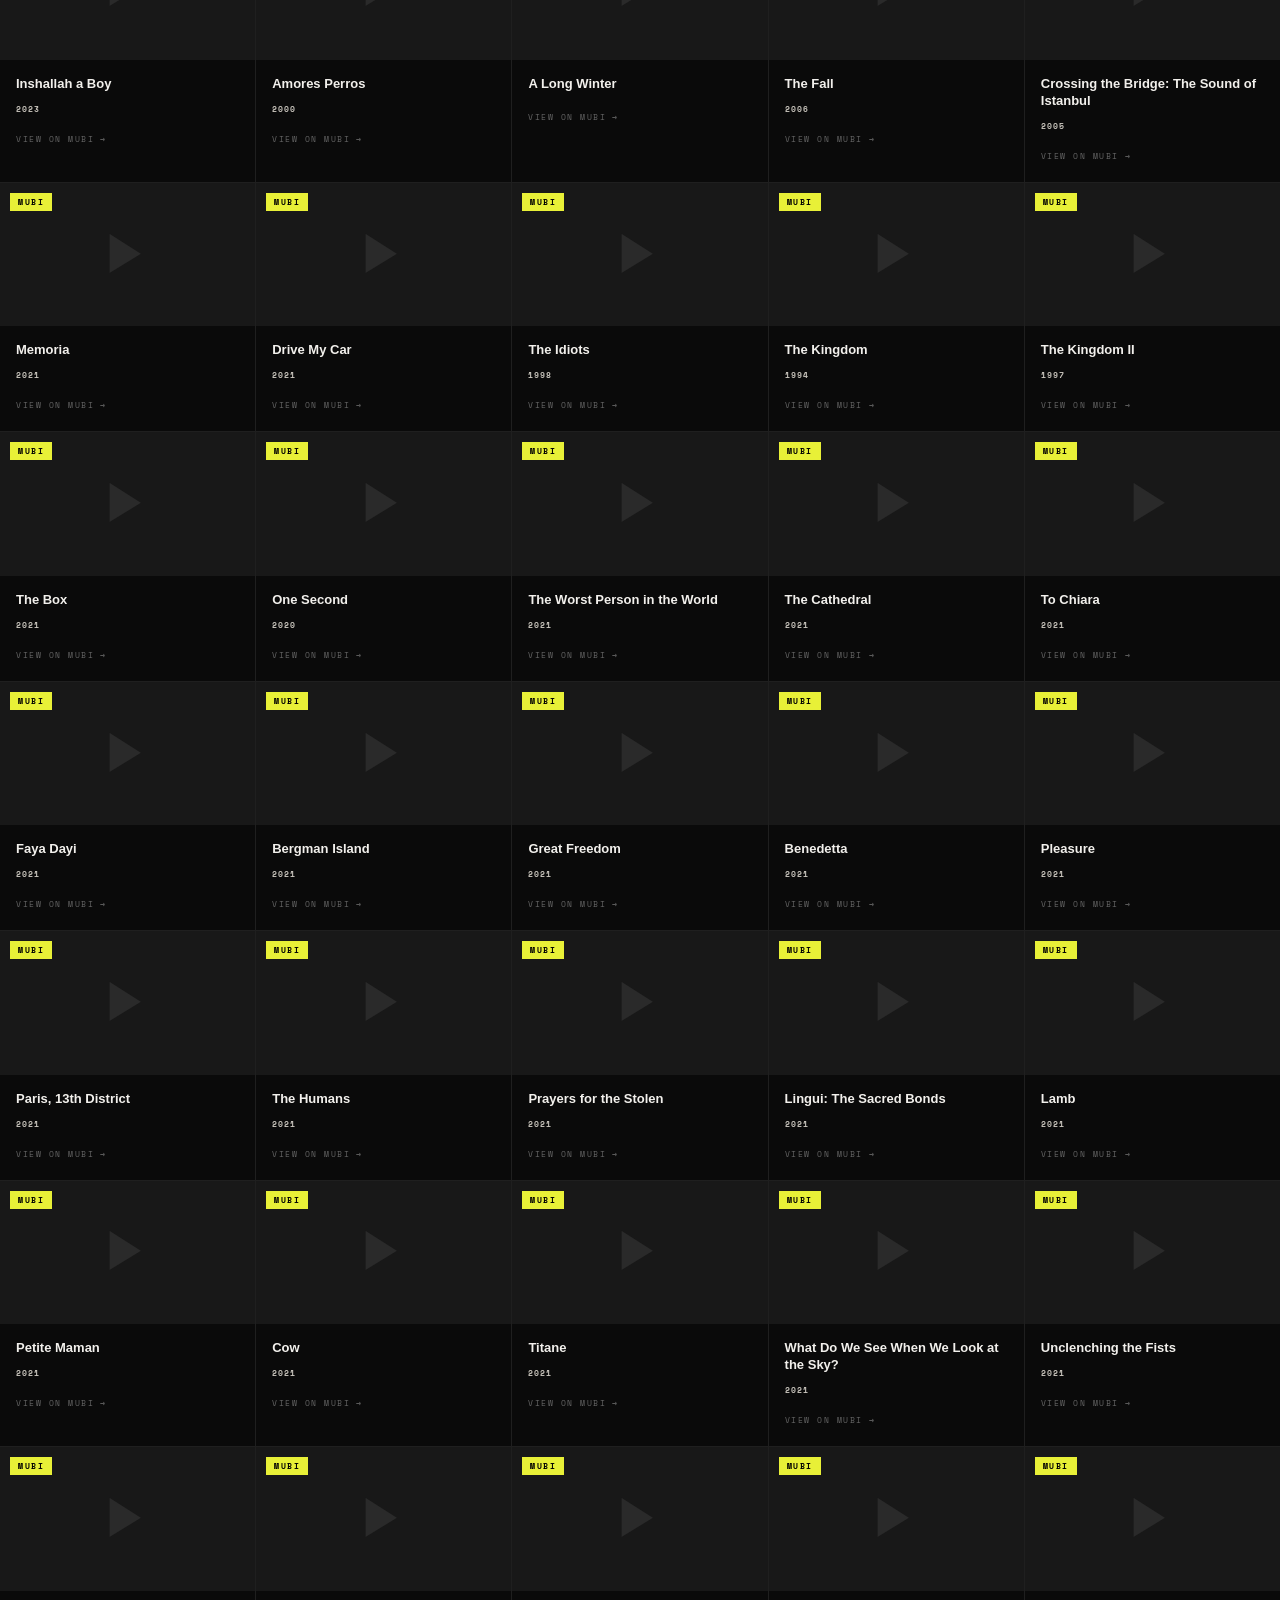
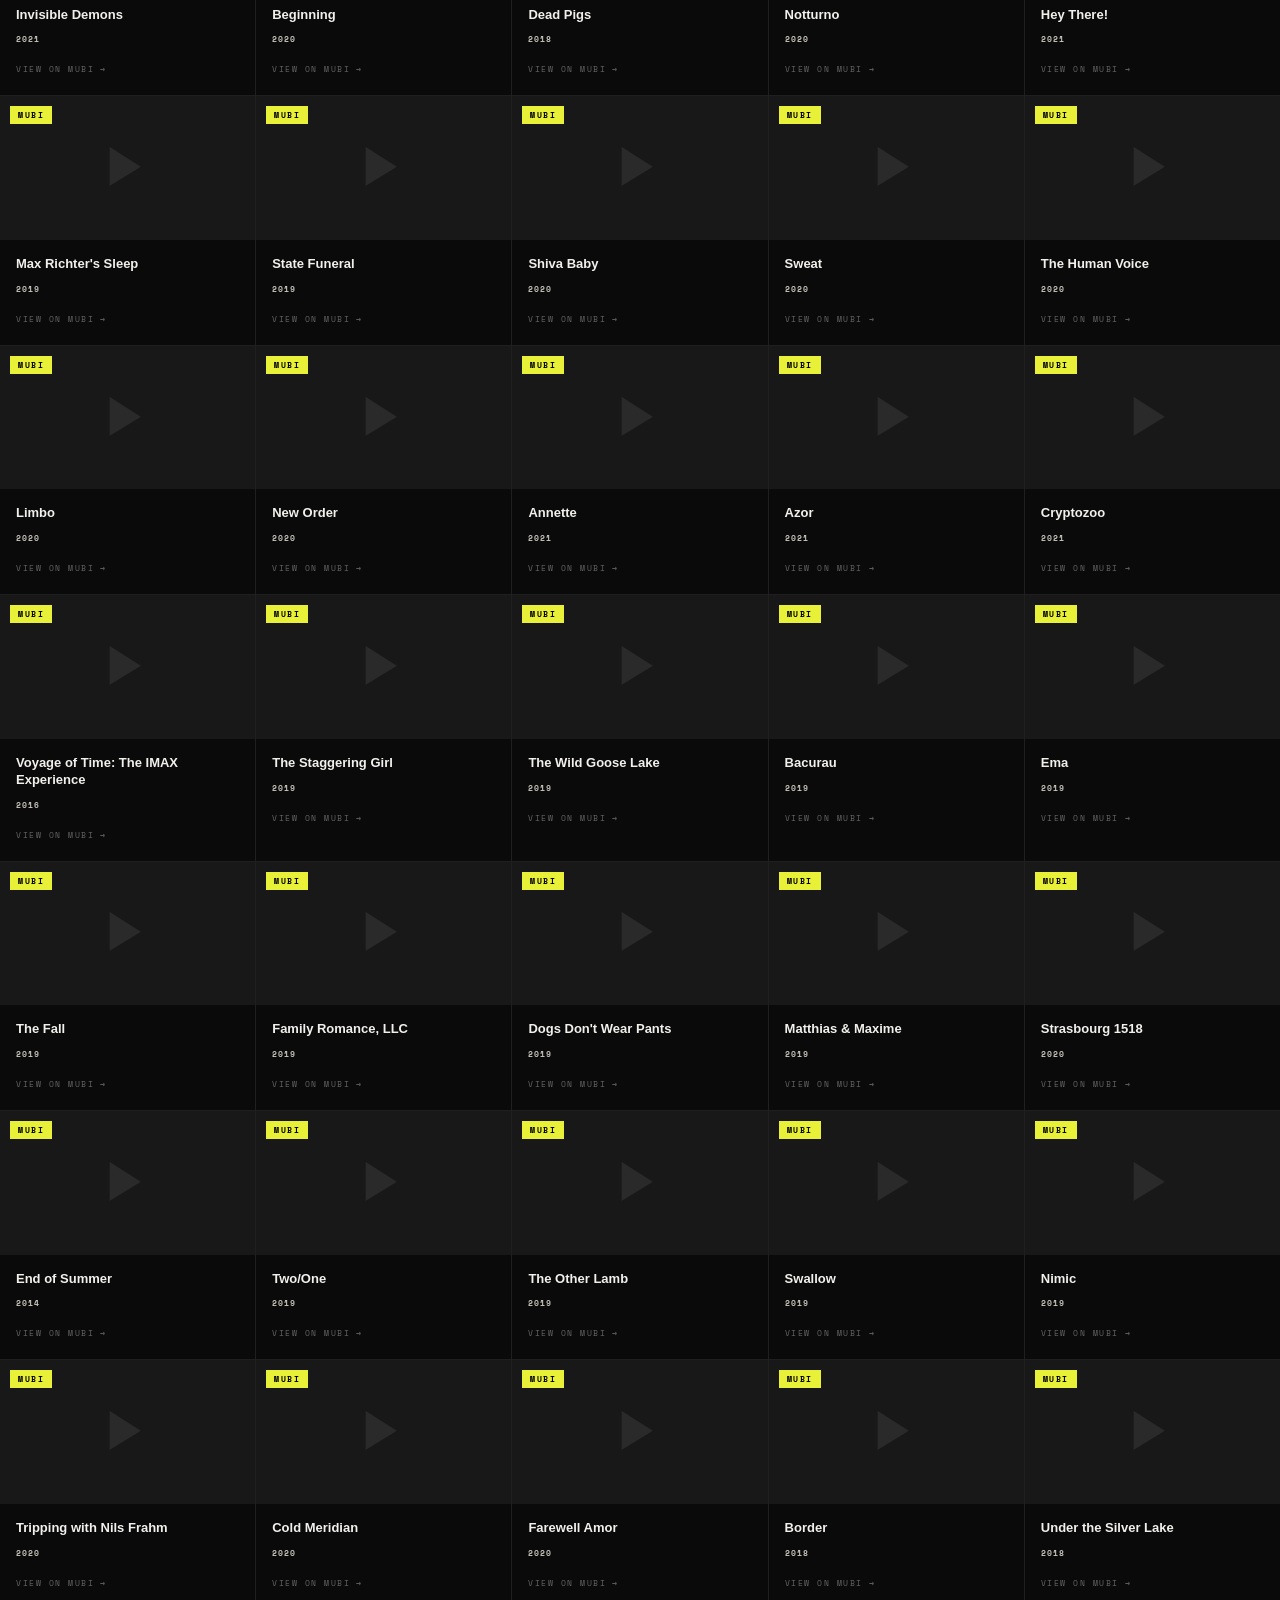
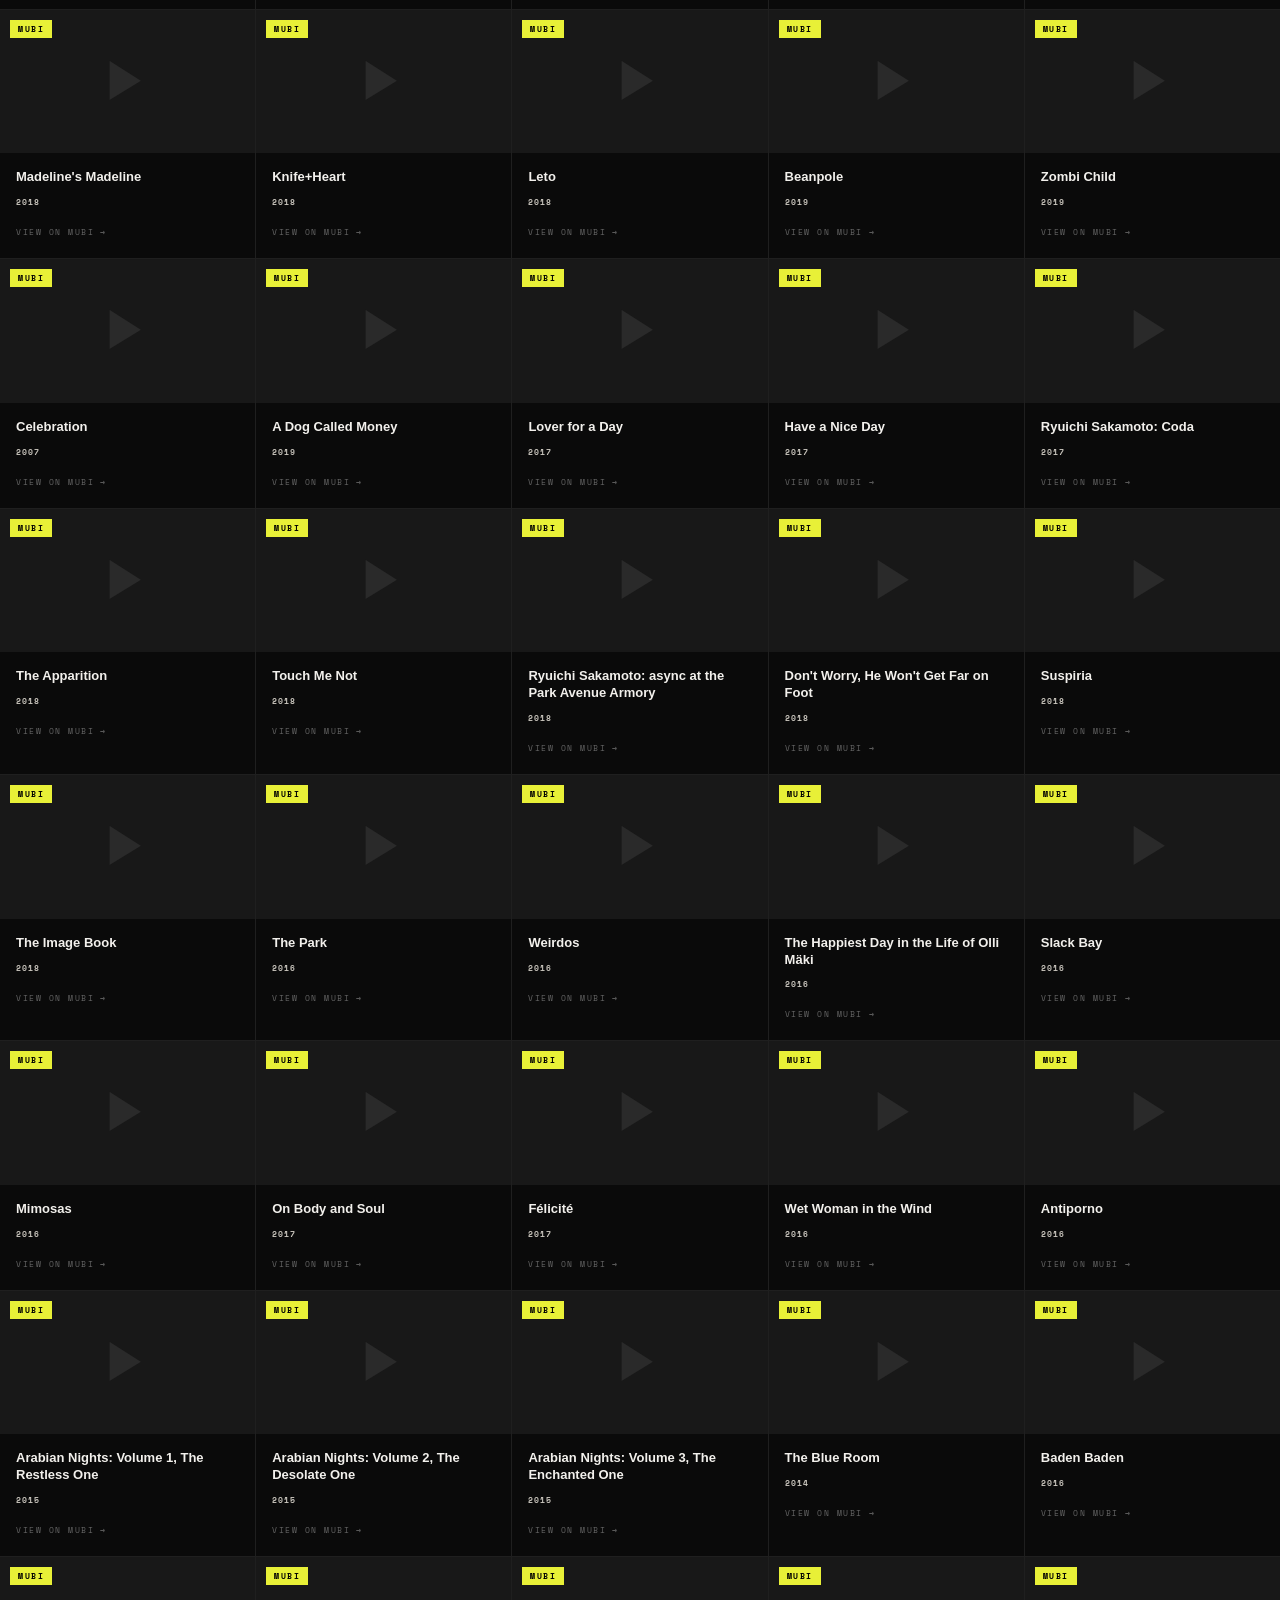
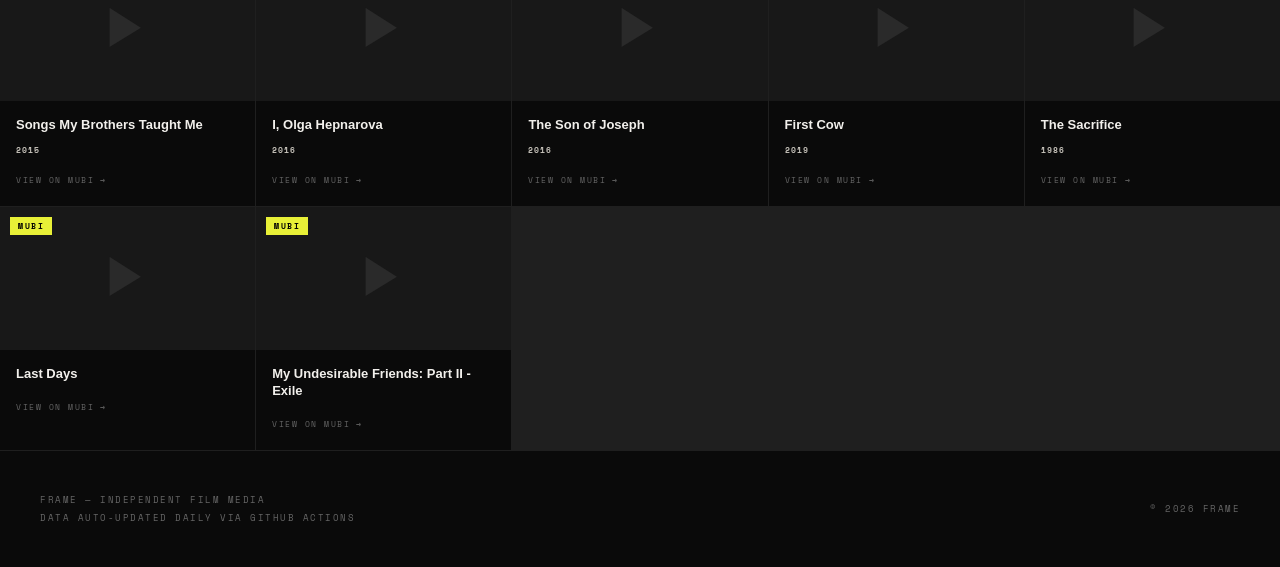
==== commit 760fd978: "feat: add Filmarks scraping + 4-axis scoring system - Add Filmarks sources: /list/trend and /list/no" ====
--- a/streaming.html
+++ b/streaming.html
@@ -20,6 +20,7 @@
   --accent2: #ff3300;
   --accent3: #00aaff;
   --mubi-color: #E8F037;
+  --filmarks-color: #ff5a5f;
   --unext-color: #00c3e3;
 }
 
@@ -143,8 +144,9 @@
 }
 .filter-btn:hover { border-color: var(--white); color: var(--white); }
 .filter-btn.active { background: var(--white); color: var(--bg); border-color: var(--white); }
-.filter-btn.mubi.active { background: var(--mubi-color); color: #000; border-color: var(--mubi-color); }
-.filter-btn.unext.active { background: var(--unext-color); color: #000; border-color: var(--unext-color); }
+.filter-btn.mubi.active     { background: var(--mubi-color); color: #000; border-color: var(--mubi-color); }
+.filter-btn.filmarks.active { background: var(--filmarks-color); color: #fff; border-color: var(--filmarks-color); }
+.filter-btn.unext.active    { background: var(--unext-color); color: #000; border-color: var(--unext-color); }
 .filter-count {
   margin-left: auto;
   font-family: 'Space Mono', monospace;
@@ -202,8 +204,9 @@
   padding: 3px 8px;
   font-weight: 700;
 }
-.badge-mubi { background: var(--mubi-color); color: #000; }
-.badge-unext { background: var(--unext-color); color: #000; }
+.badge-mubi     { background: var(--mubi-color); color: #000; }
+.badge-filmarks { background: var(--filmarks-color); color: #fff; }
+.badge-unext    { background: var(--unext-color); color: #000; }
 
 .film-info {
   padding: 16px 16px 20px;
@@ -358,7 +361,7 @@
     <div class="page-hero-title">NEW<br><em>ARRIVALS</em></div>
   </div>
   <div class="page-hero-meta">
-    <div>SOURCE — MUBI</div>
+    <div>SOURCE — MUBI &amp; FILMARKS</div>
     <div>更新: <strong id="last-updated">—</strong></div>
     <div>全 <strong id="total-count">—</strong> 作品</div>
   </div>
@@ -366,8 +369,10 @@
 
 <!-- FILTER BAR -->
 <div class="filter-bar">
-  <span class="filter-label">SOURCE</span>
-  <button class="filter-btn mubi active" data-filter="MUBI">MUBI</button>
+  <span class="filter-label">FILTER</span>
+  <button class="filter-btn active" data-filter="all">ALL</button>
+  <button class="filter-btn mubi" data-filter="MUBI">MUBI</button>
+  <button class="filter-btn filmarks" data-filter="Filmarks">FILMARKS</button>
   <span class="filter-count" id="visible-count"></span>
 </div>
 
@@ -394,7 +399,7 @@
   const filterBtns = document.querySelectorAll('.filter-btn');
 
   let allFilms = [];
-  let currentFilter = 'MUBI';
+  let currentFilter = 'all';
 
   // ── Render ──────────────────────────────────────────────────────────────────
   function renderFilms(films) {
@@ -416,7 +421,9 @@
       card.className = 'film-card';
 
       const source = film.source || 'MUBI';
-      const badgeClass = source === 'U-NEXT' ? 'badge-unext' : 'badge-mubi';
+      const badgeClass = source === 'Filmarks' ? 'badge-filmarks'
+                       : source === 'U-NEXT'   ? 'badge-unext'
+                       : 'badge-mubi';
 
       const thumbHtml = film.thumbnail
         ? `<img src="${escHtml(film.thumbnail)}" alt="${escHtml(film.title)}" loading="lazy">`
@@ -426,6 +433,7 @@
         film.year ? `<span class="film-meta-item"><strong>${film.year}</strong></span>` : '',
         film.director ? `<span class="film-meta-item">DIR <strong>${escHtml(film.director)}</strong></span>` : '',
         film.country ? `<span class="film-meta-item">${escHtml(film.country)}</span>` : '',
+        film.filmarks_score ? `<span class="film-meta-item">★ ${film.filmarks_score}</span>` : '',
         film.duration ? `<span class="film-meta-item">${film.duration}<small>min</small></span>` : '',
       ].filter(Boolean).join('');
 
@@ -453,7 +461,9 @@
   }
 
   function applyFilter() {
-    const filtered = allFilms.filter(f => f.source === currentFilter);
+    const filtered = currentFilter === 'all'
+      ? allFilms
+      : allFilms.filter(f => f.source === currentFilter);
     renderFilms(filtered);
   }
 
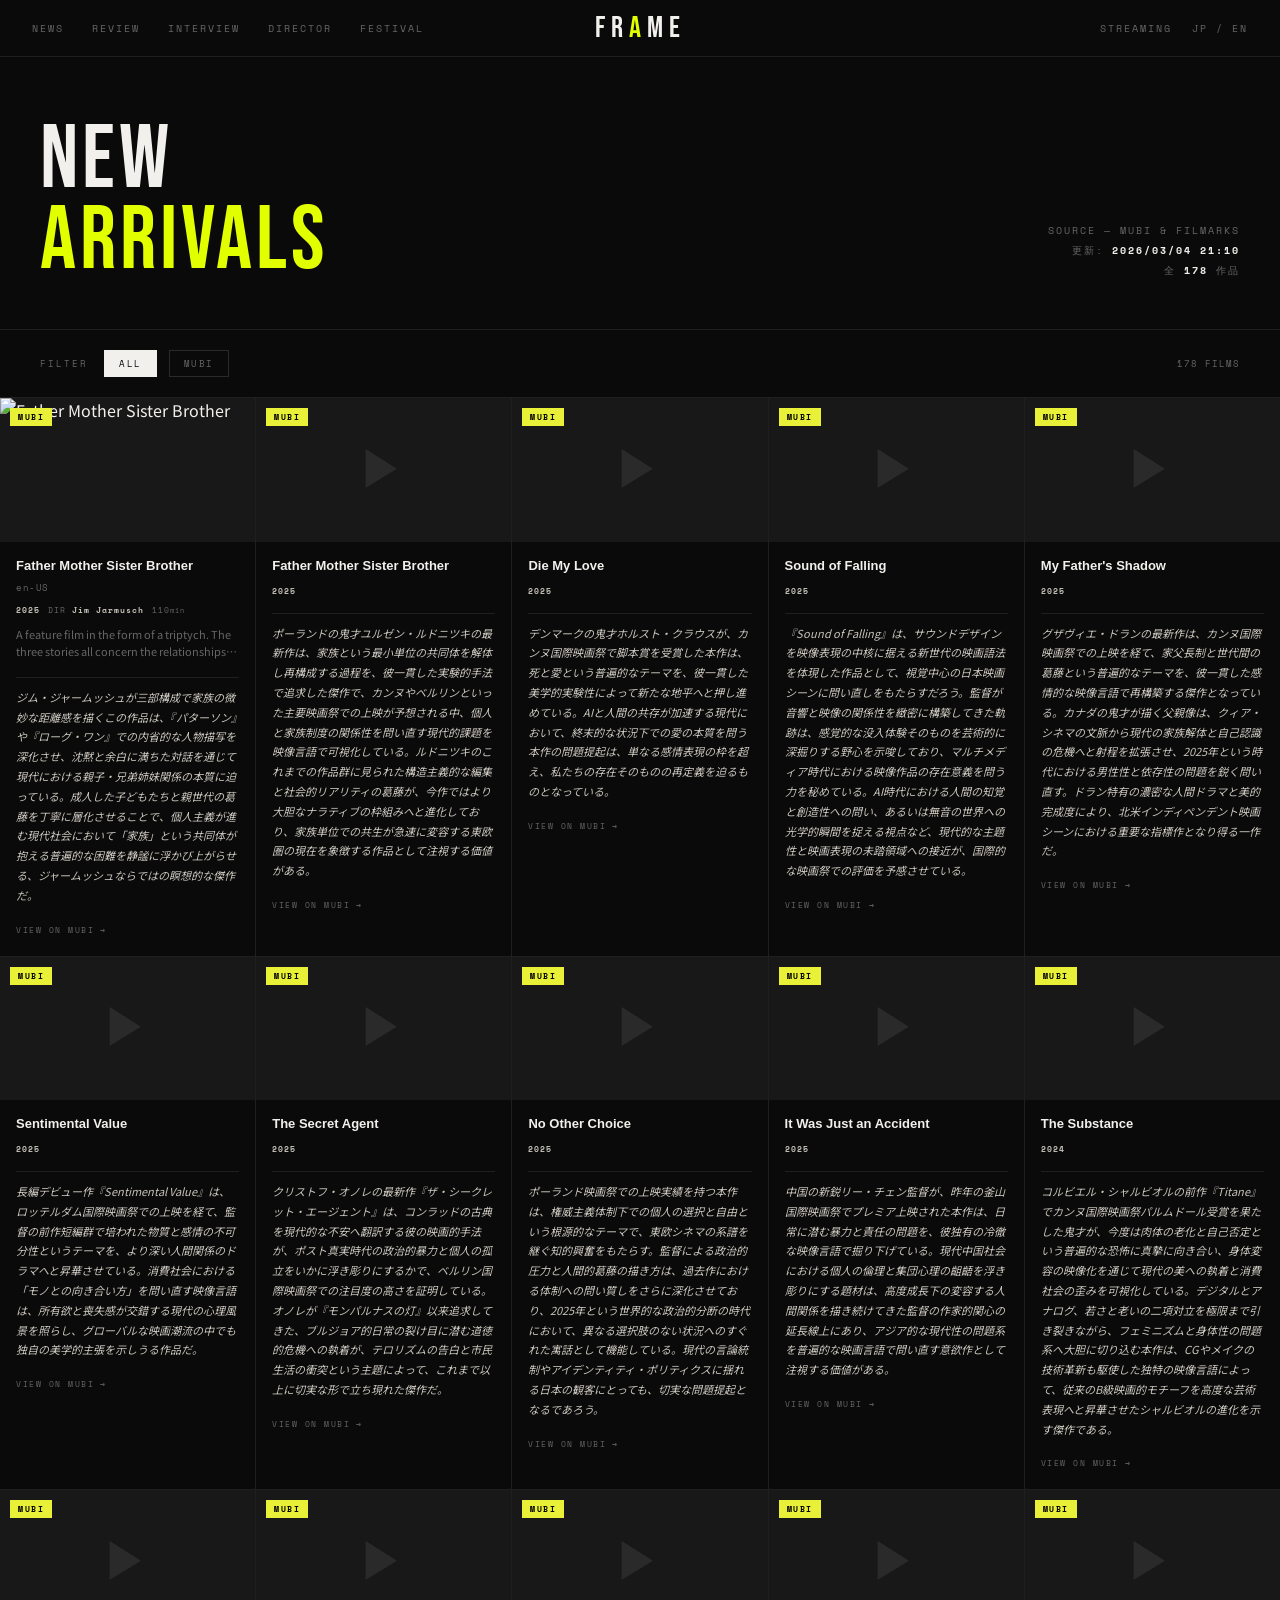
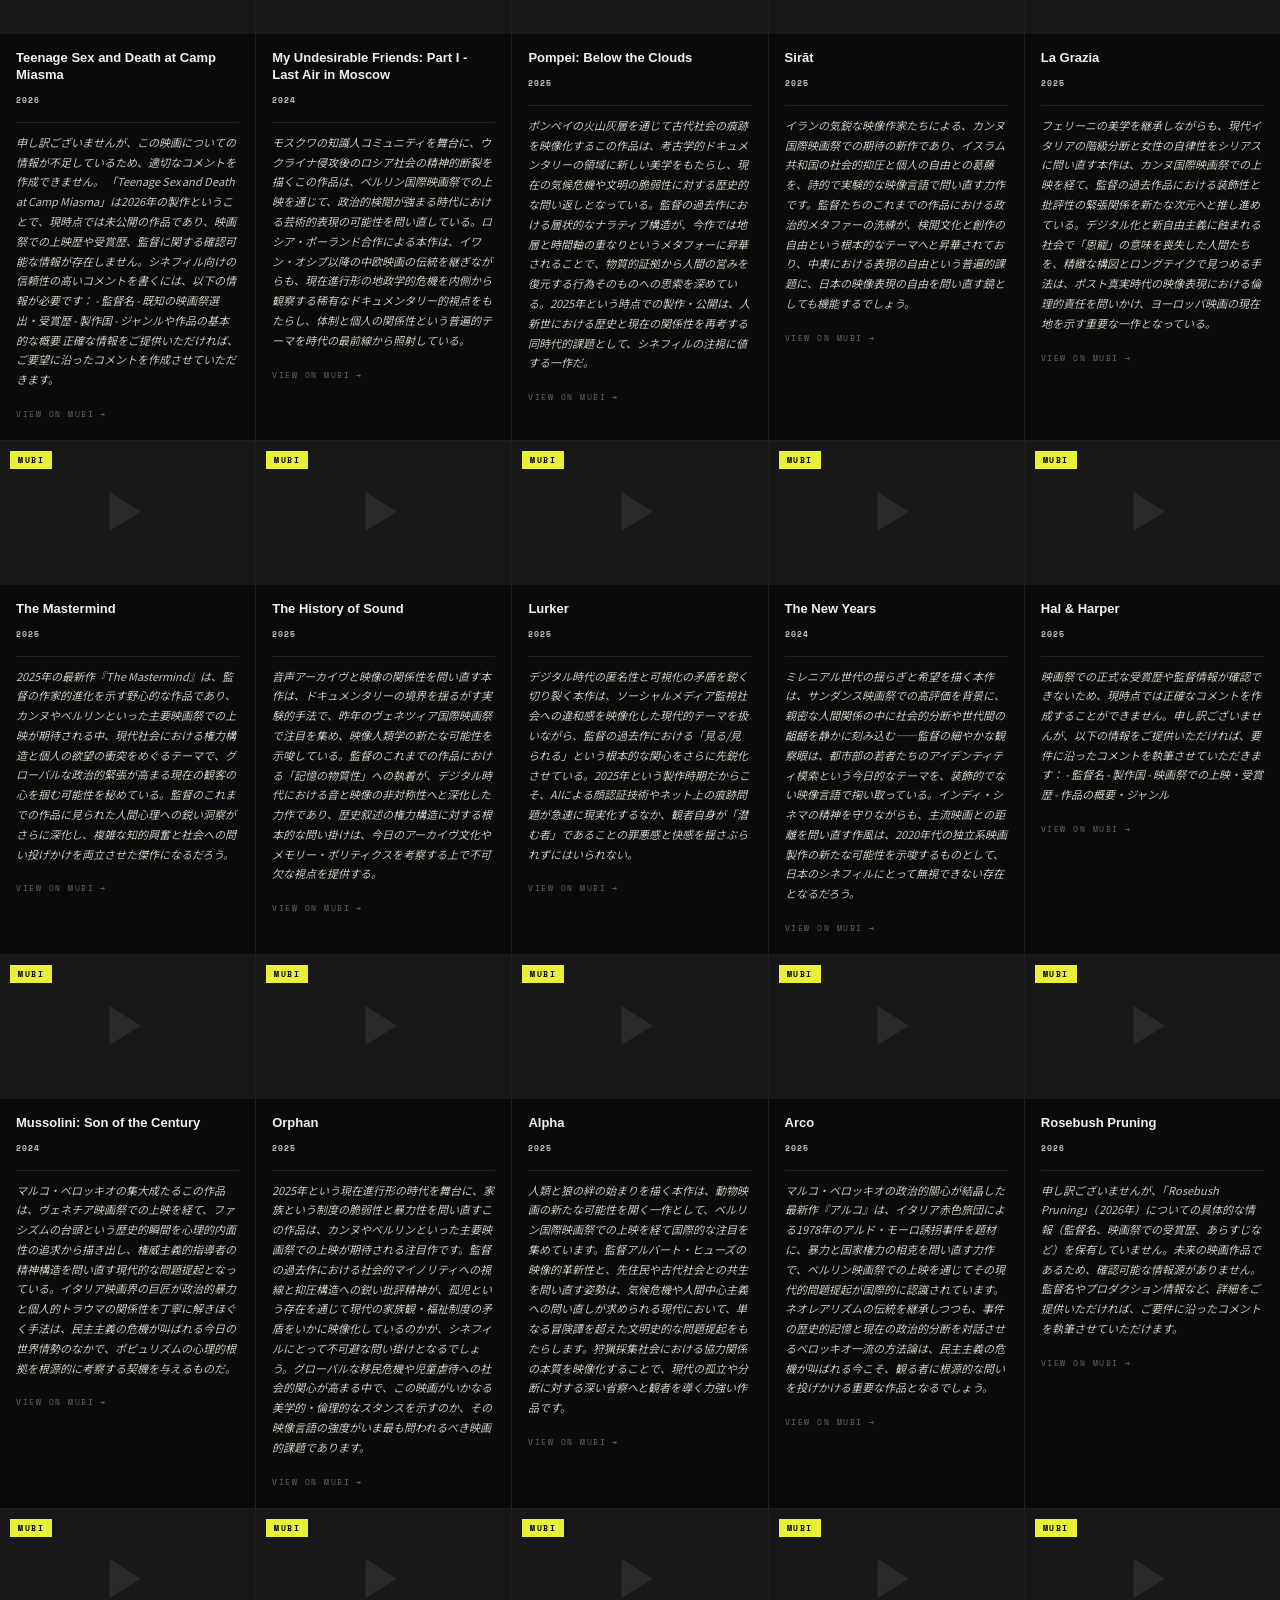
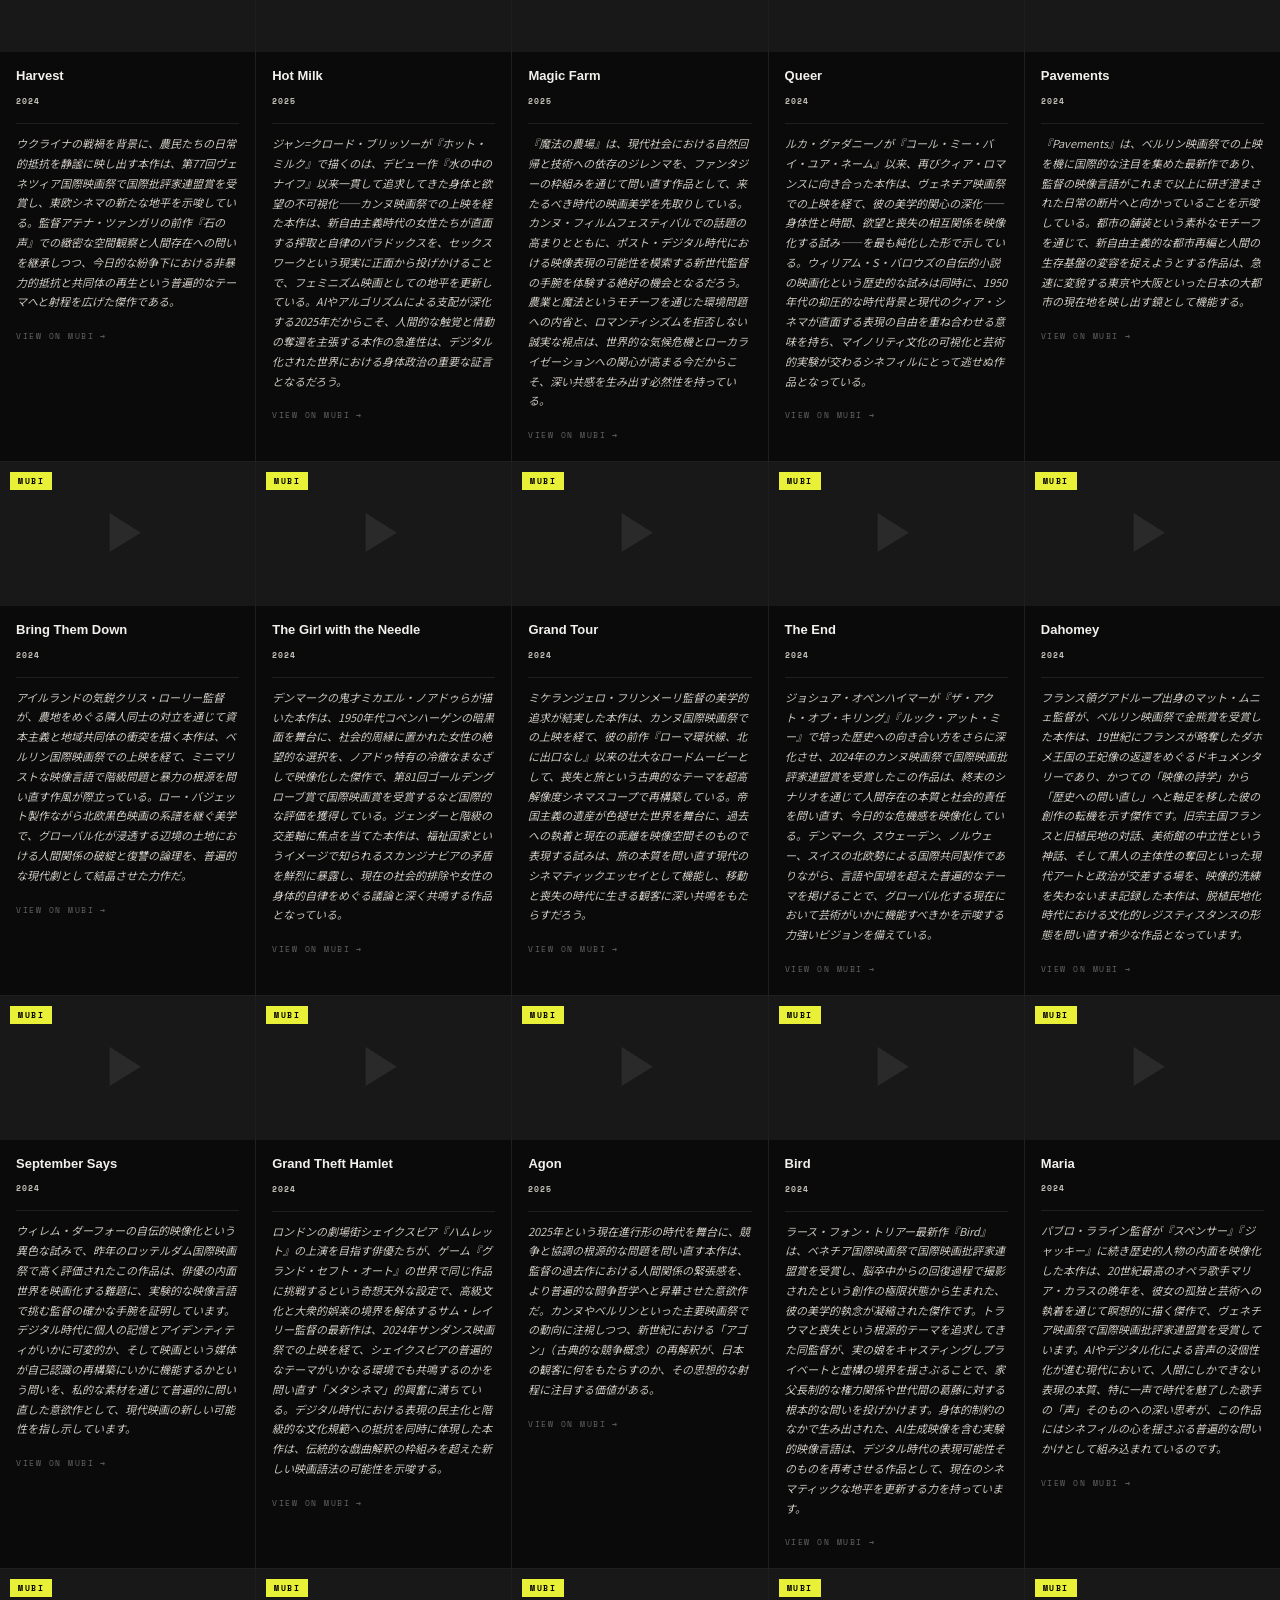
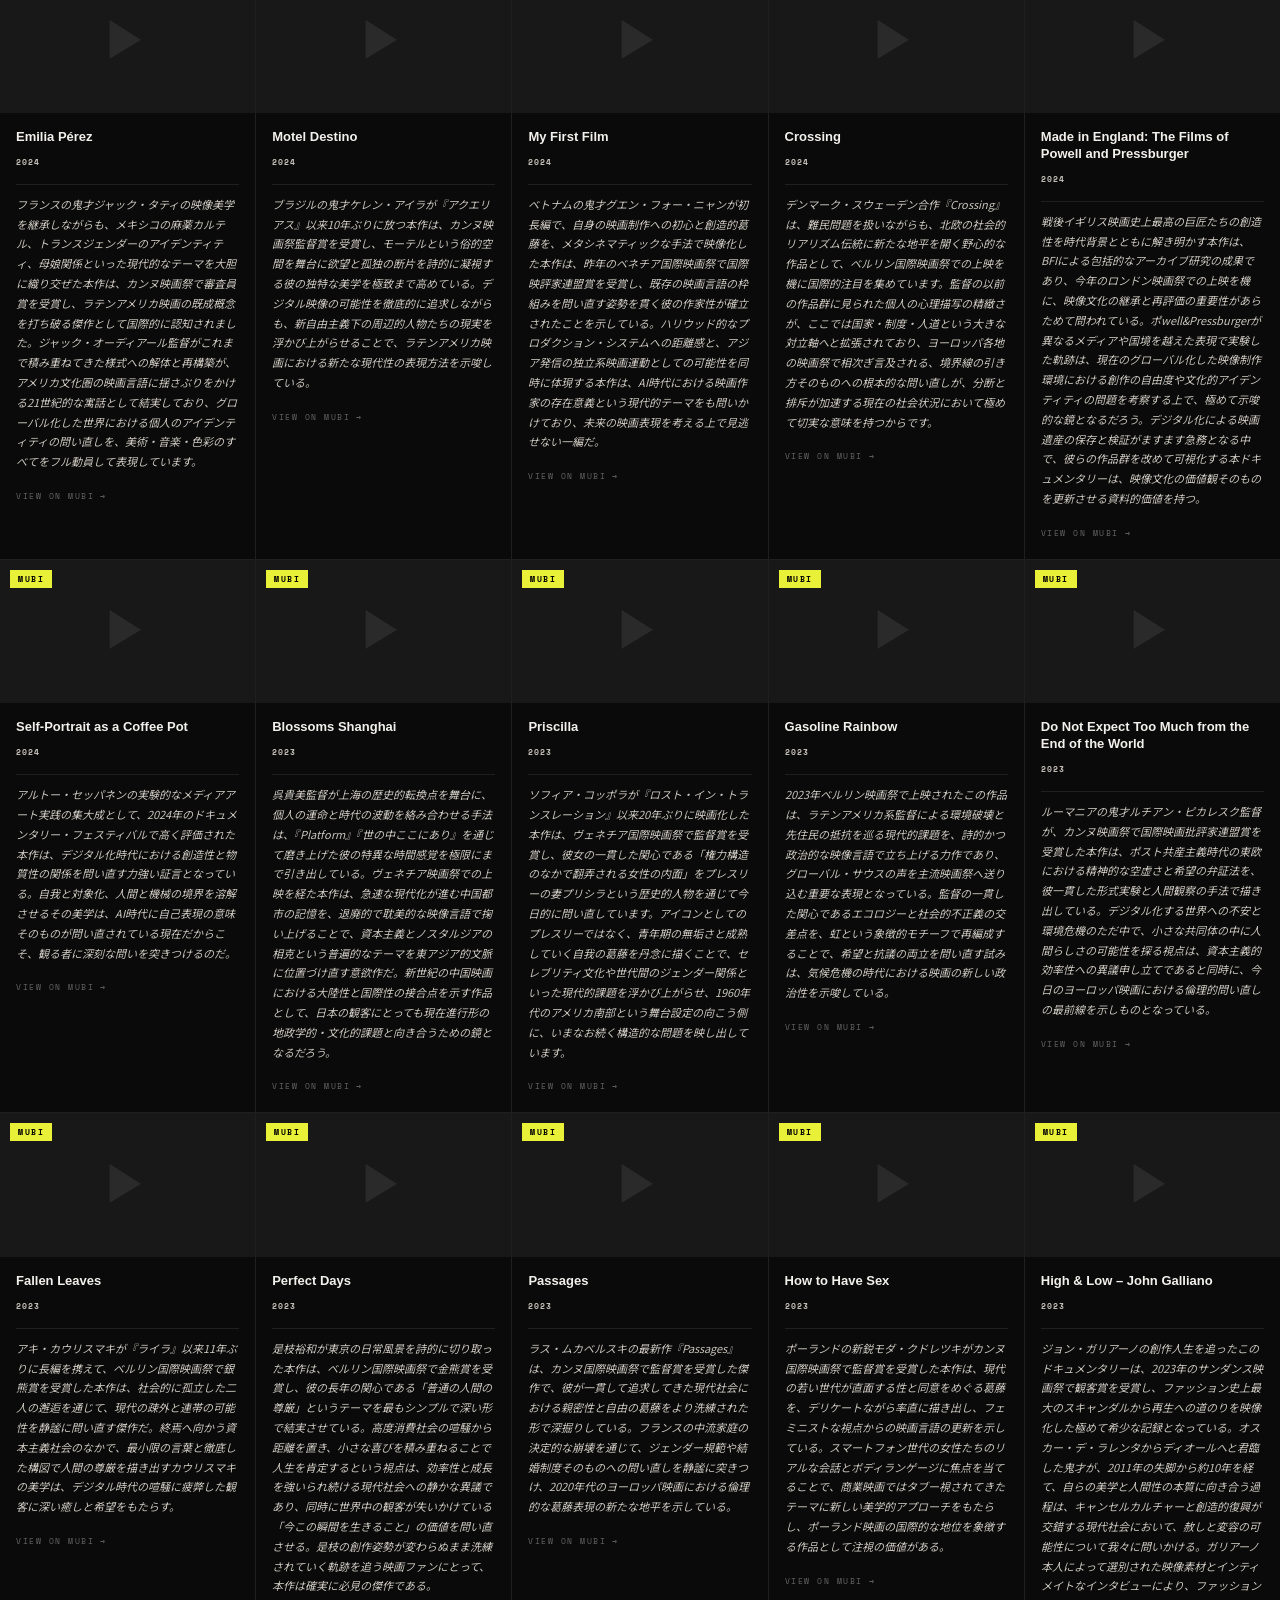
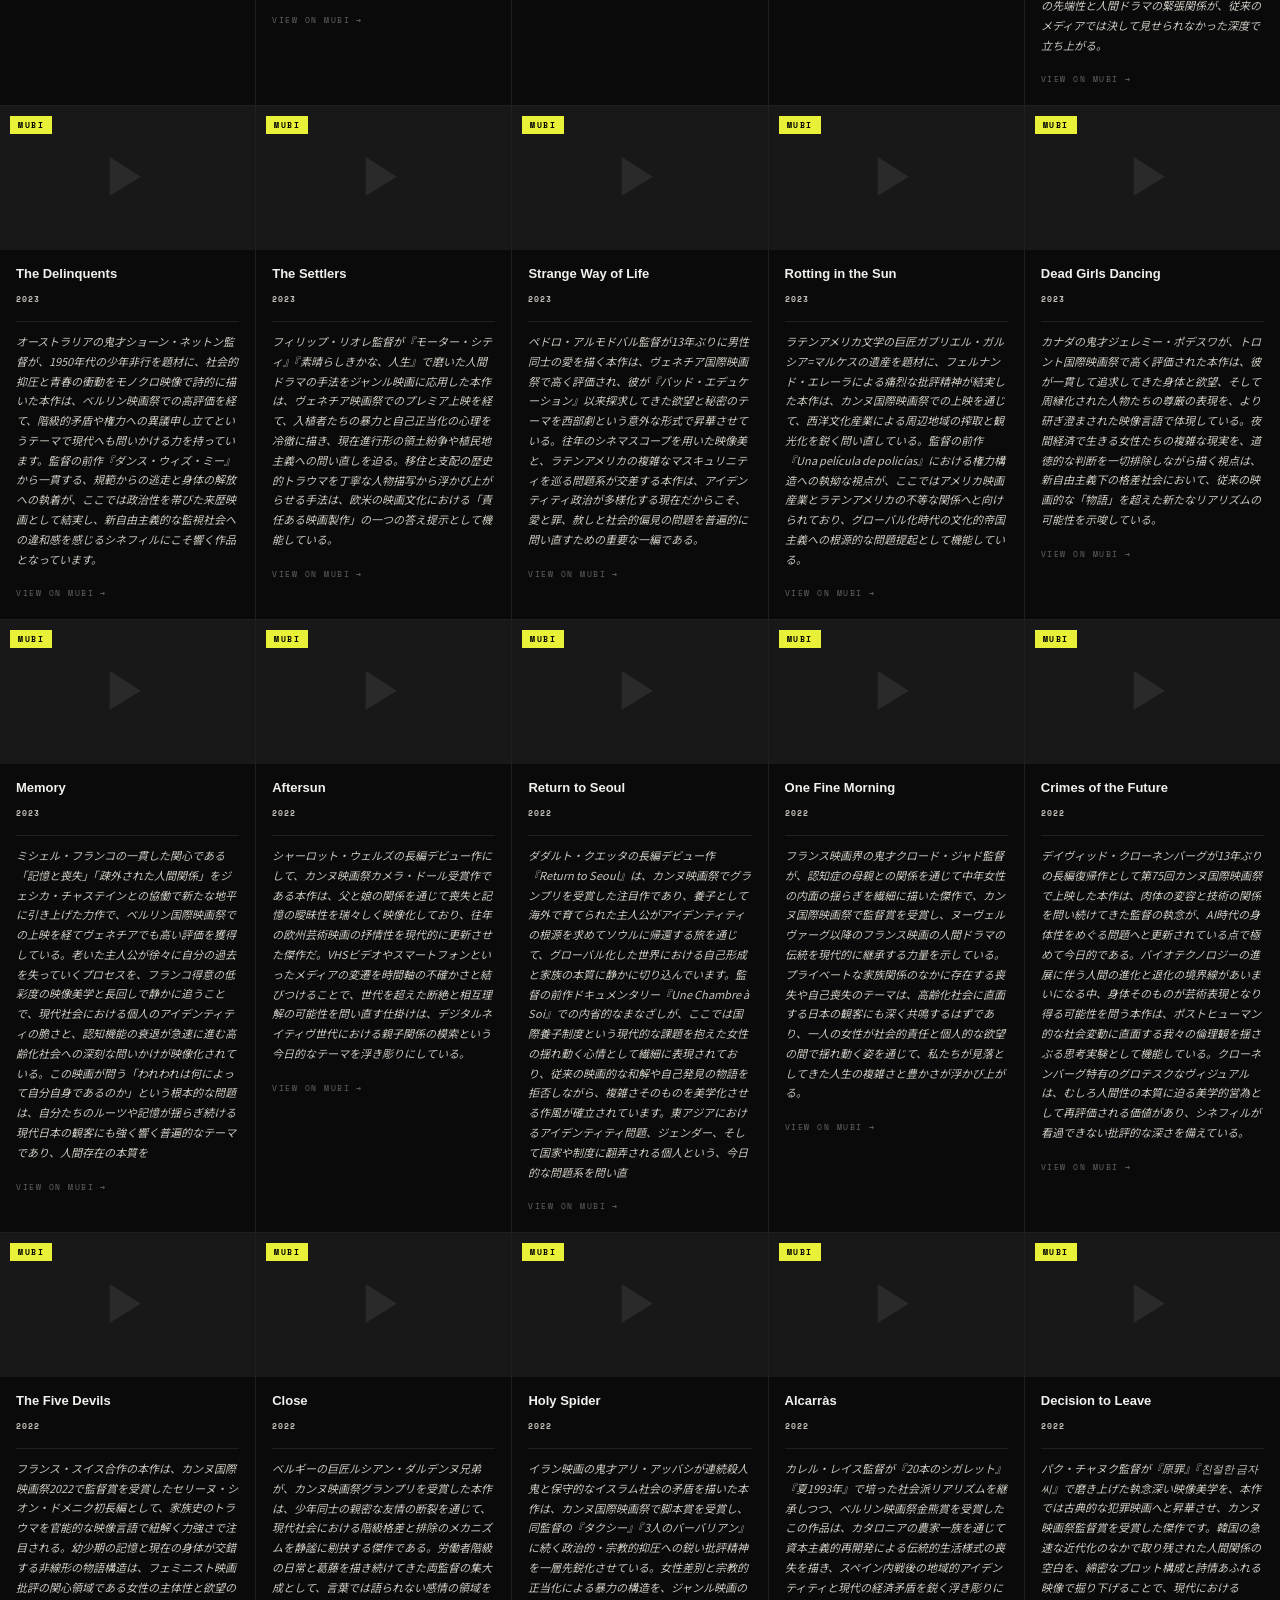
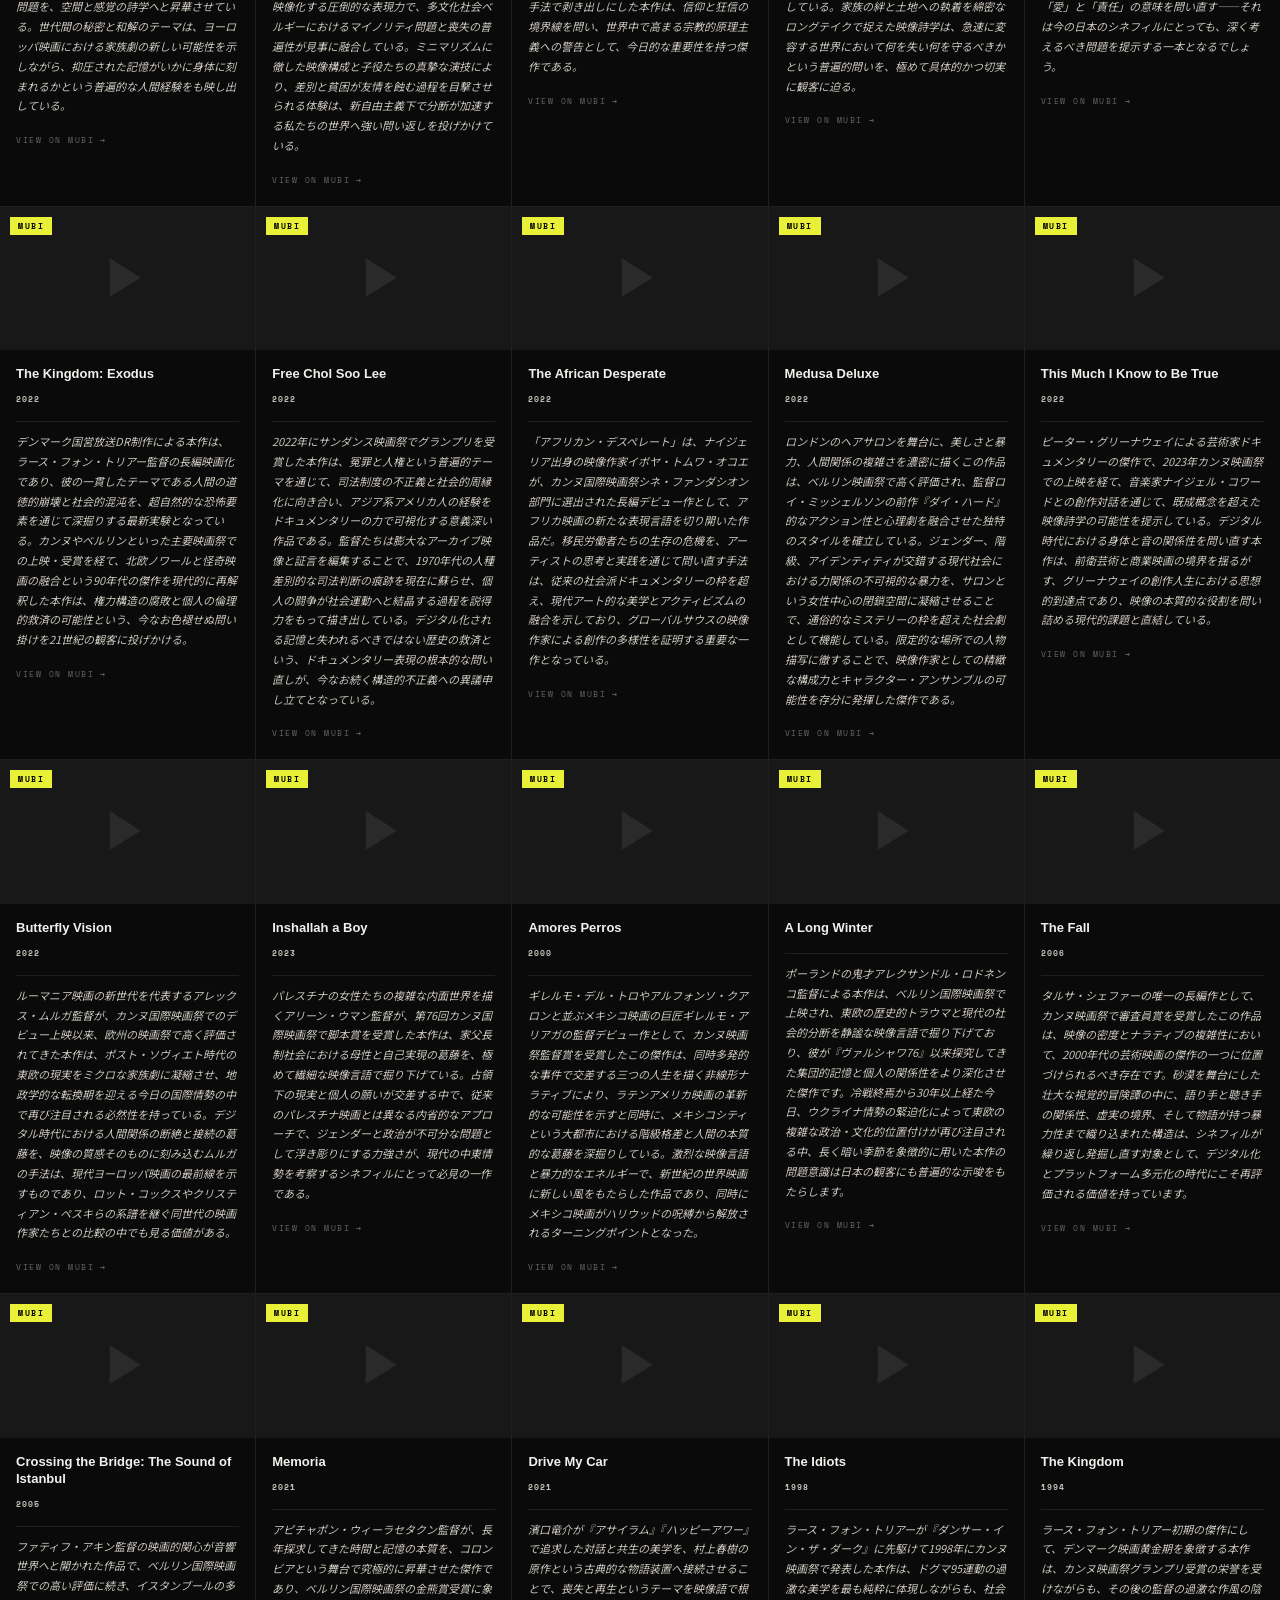
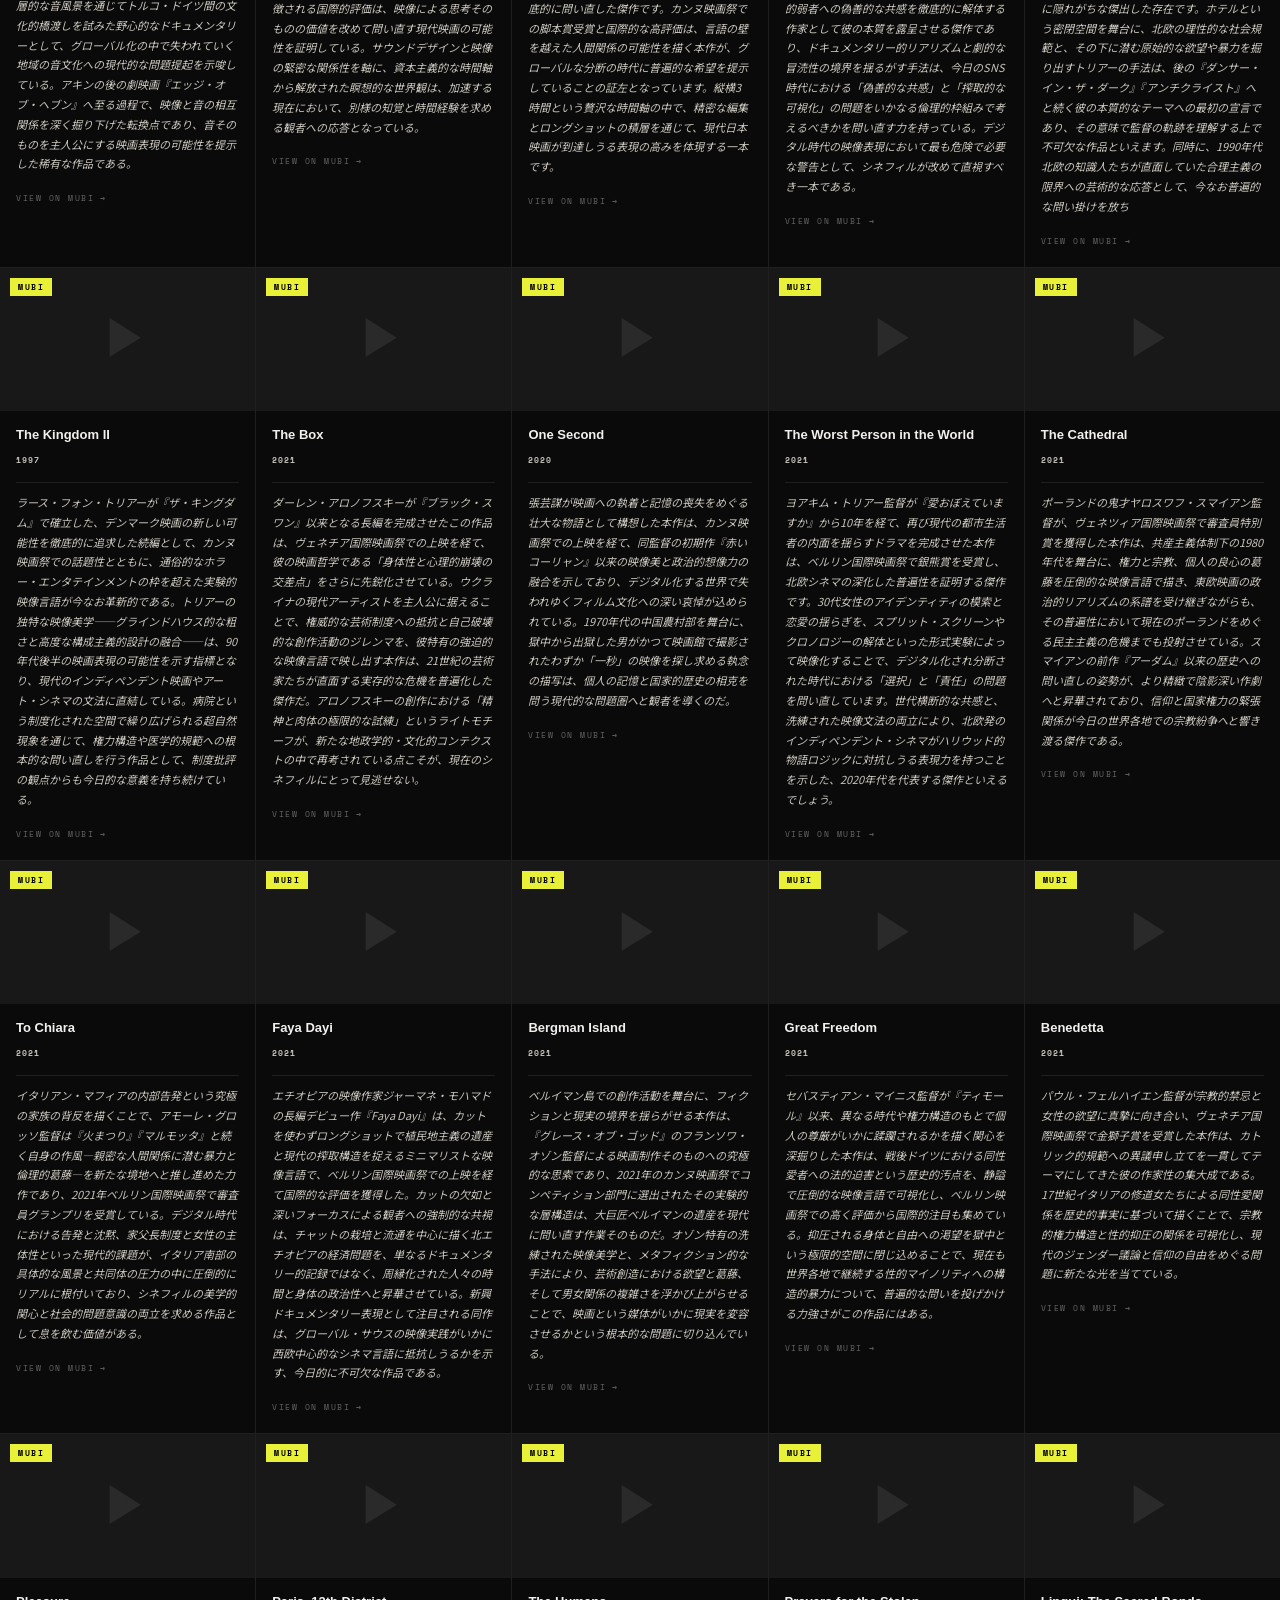
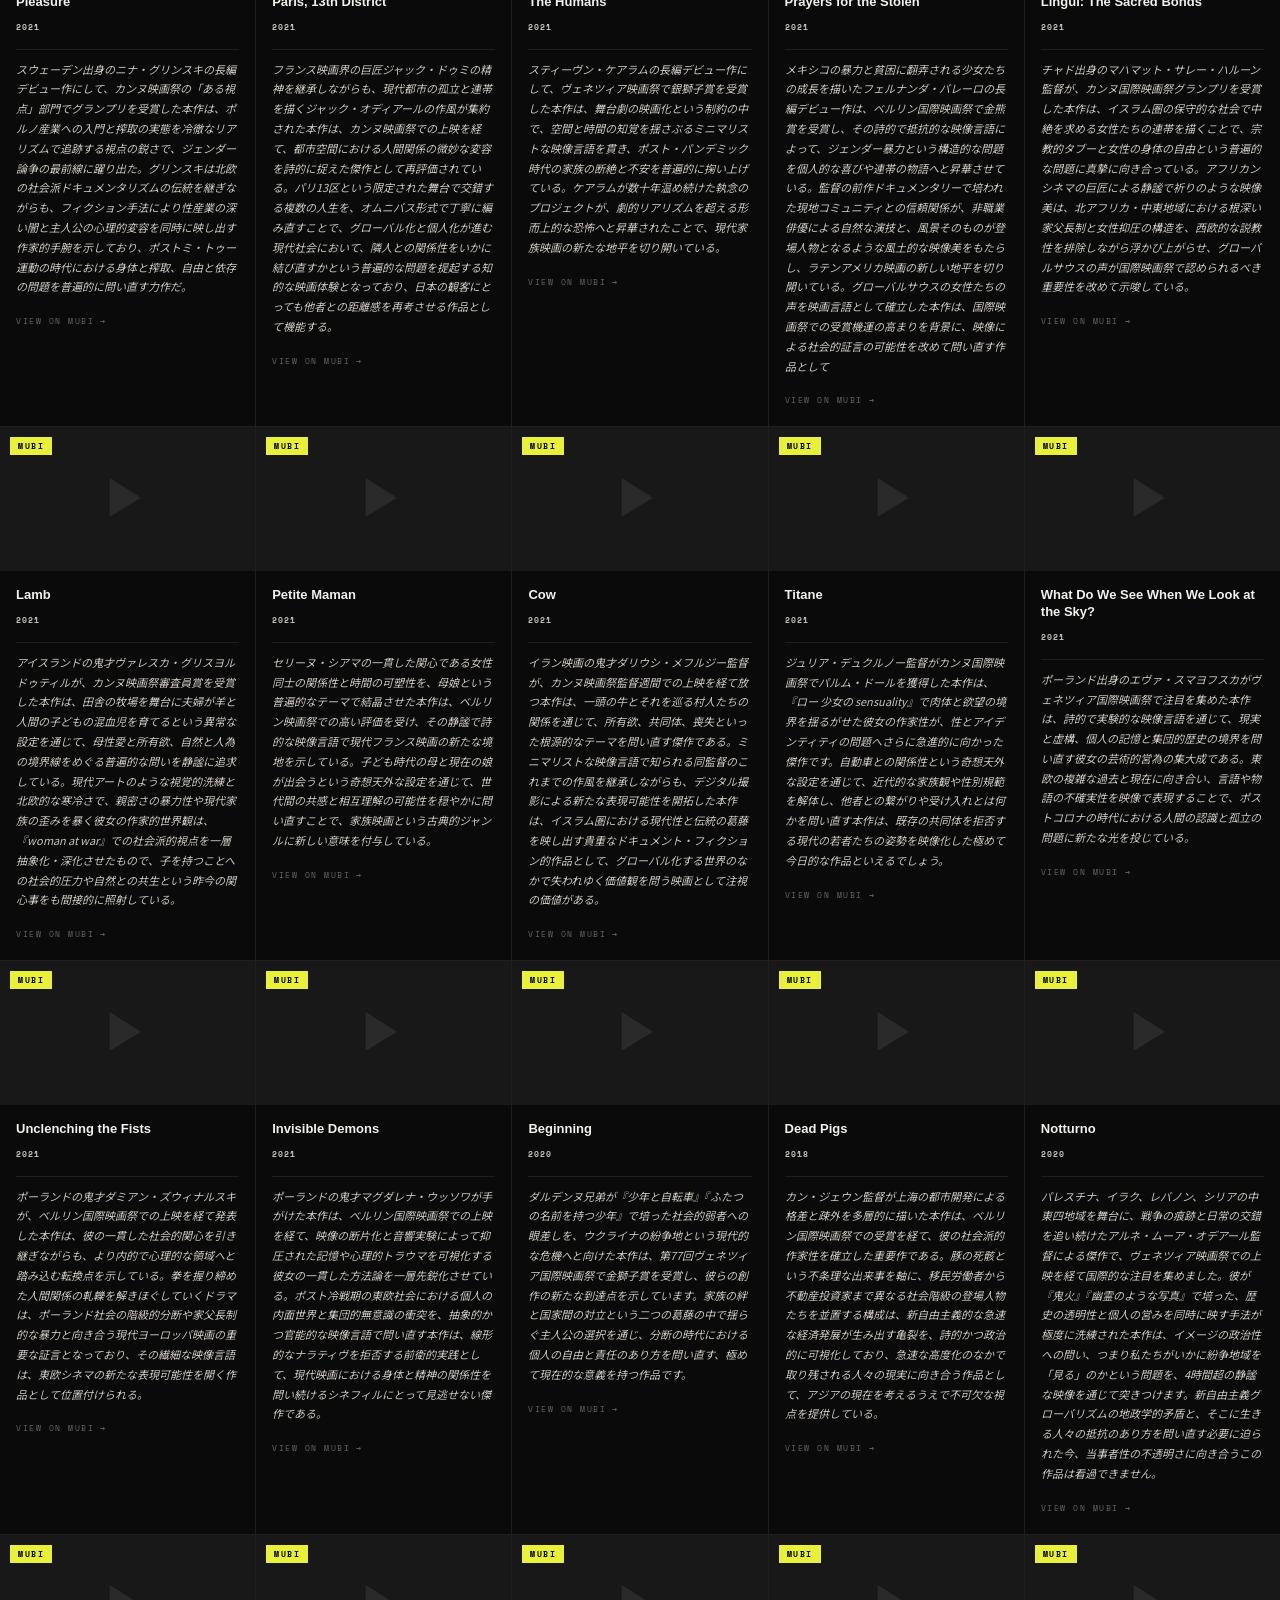
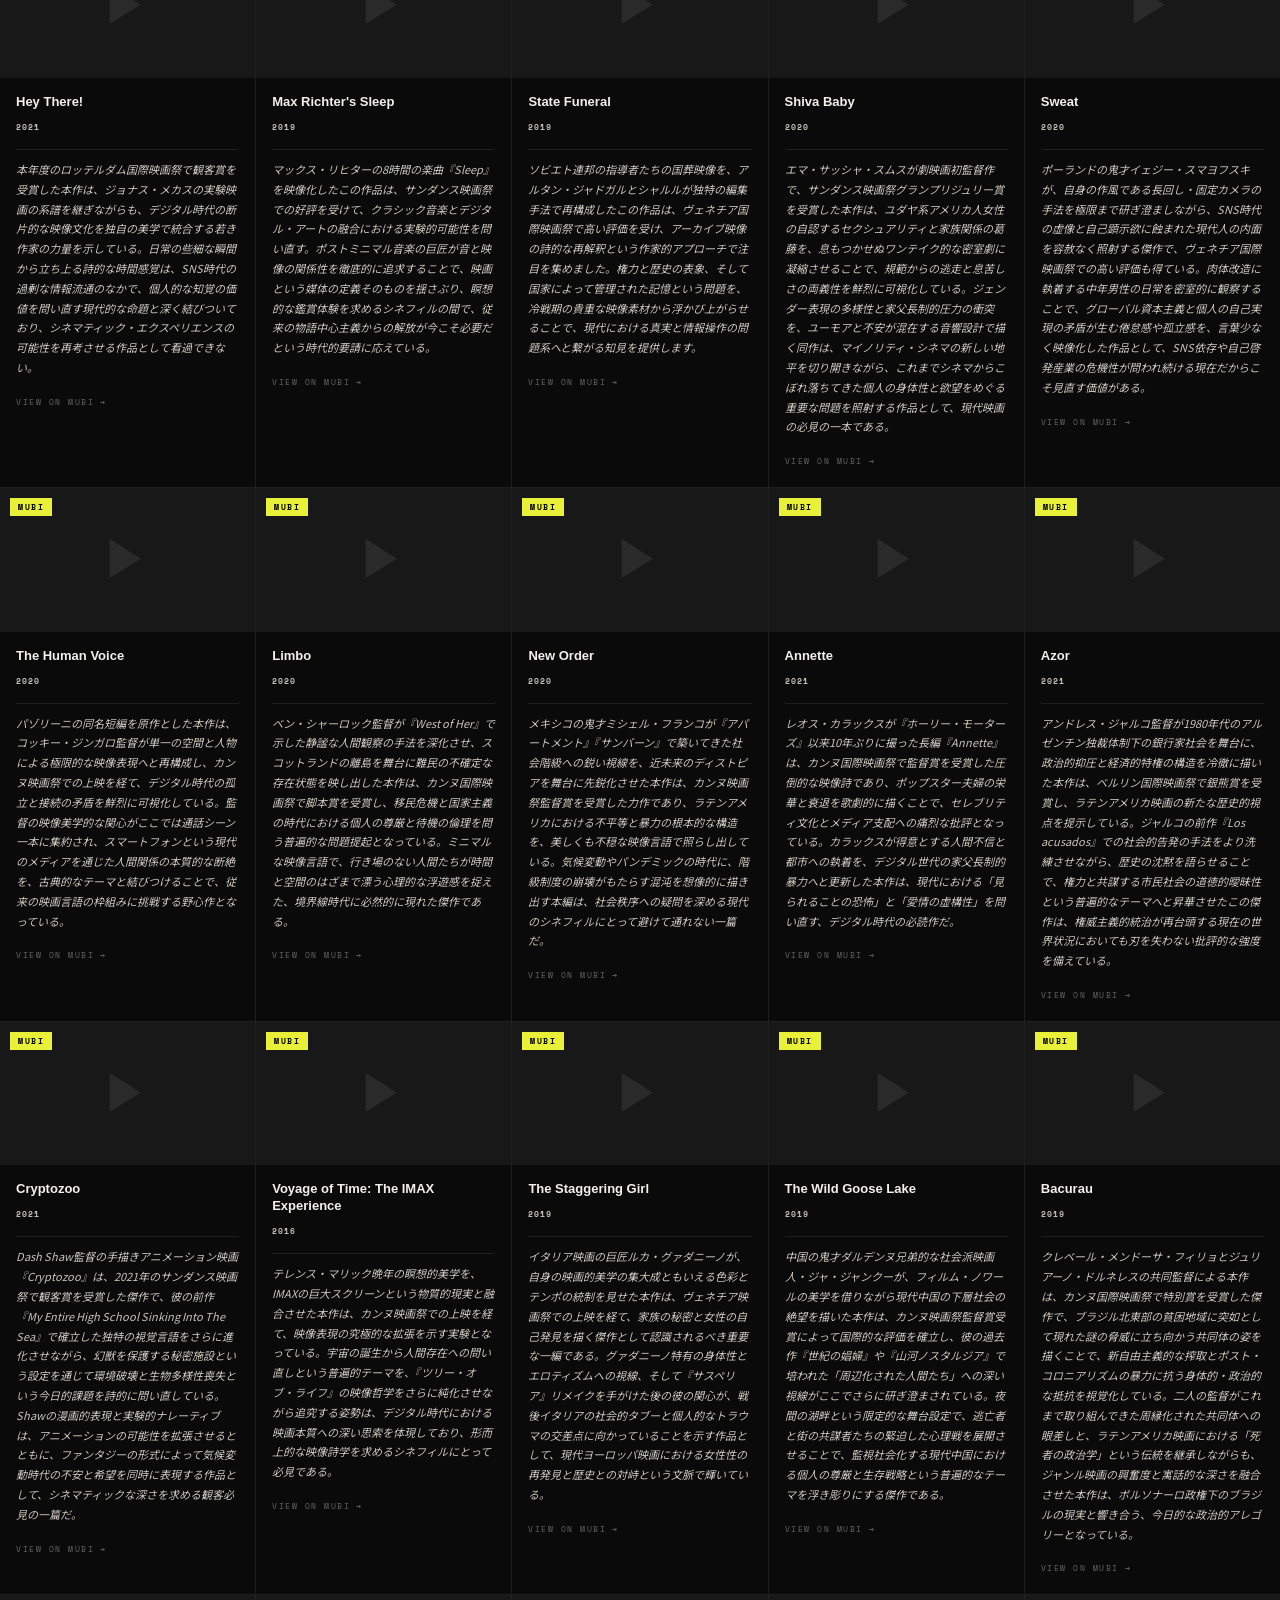
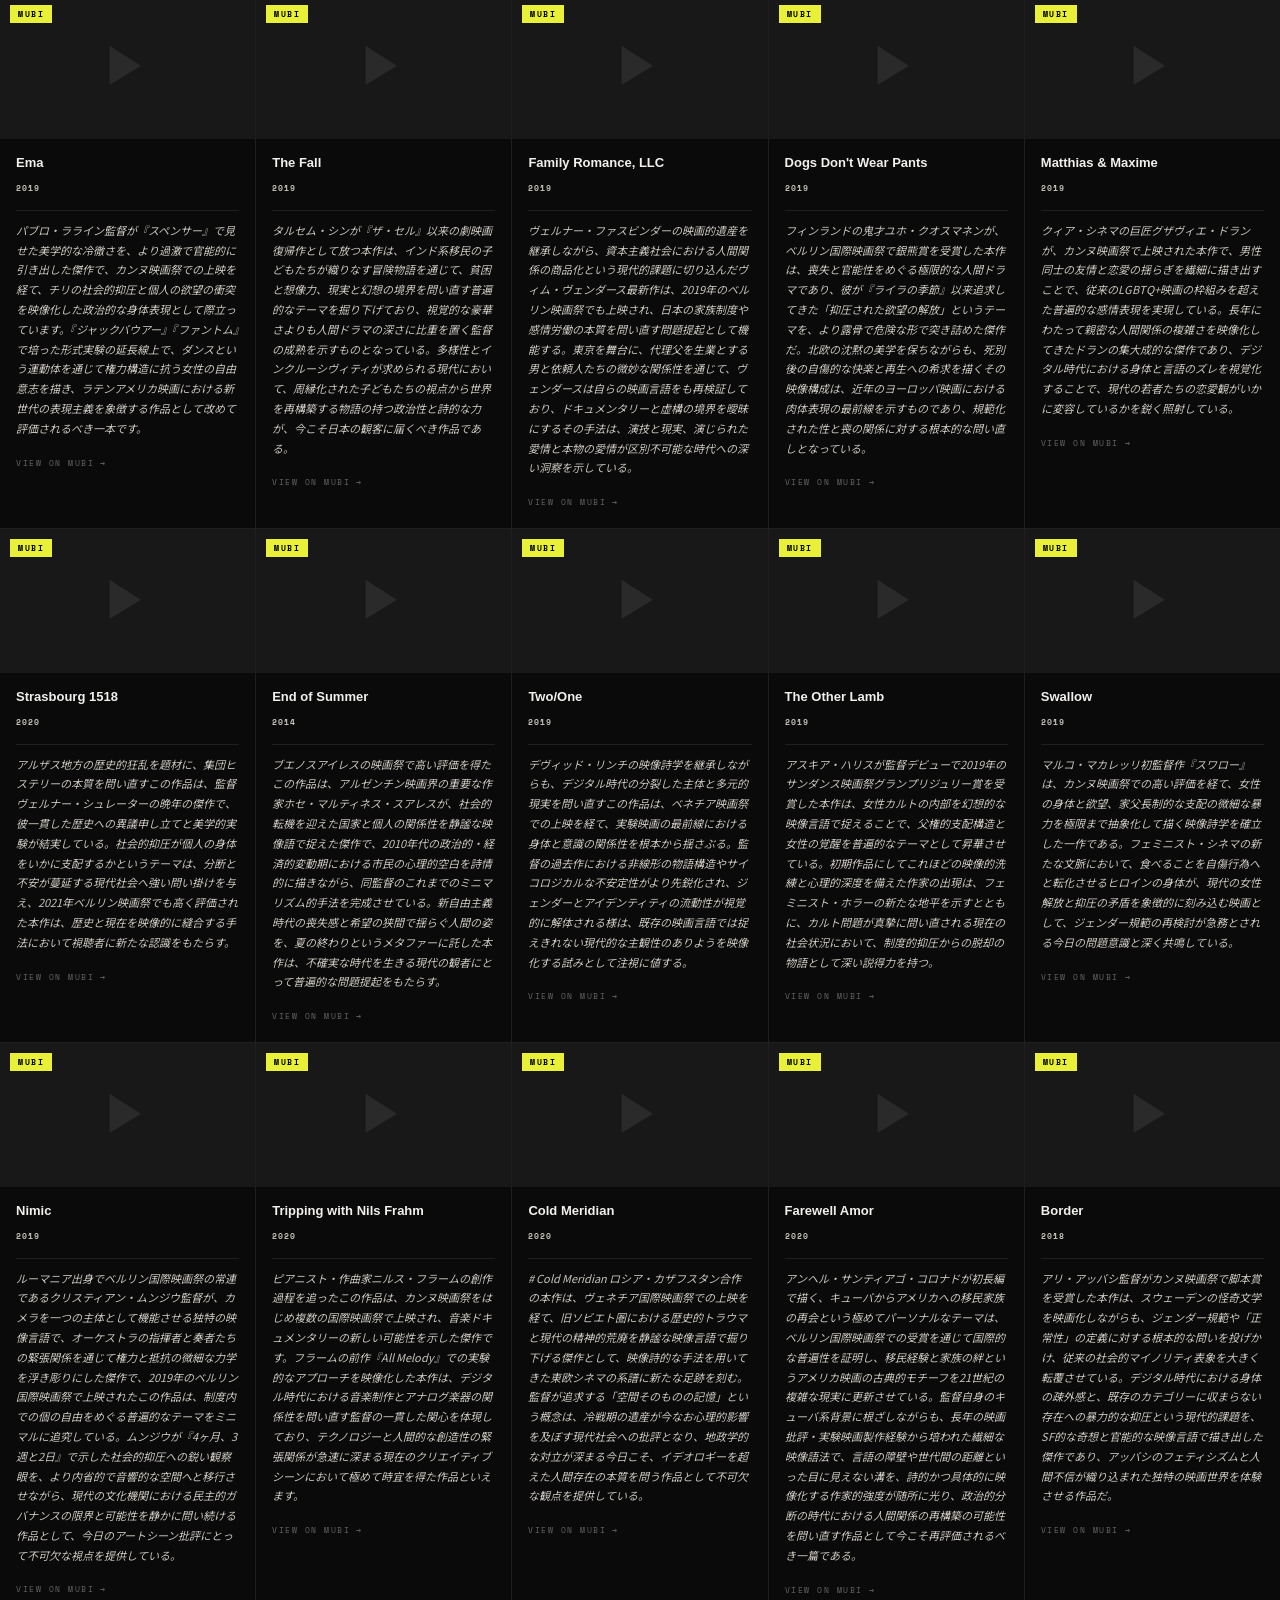
==== commit 53ff618c: "Hide Filmarks filter and exclude Filmarks films from display Co-Authored-By: Claude Sonnet 4.6 <nore" ====
--- a/streaming.html
+++ b/streaming.html
@@ -372,7 +372,7 @@
   <span class="filter-label">FILTER</span>
   <button class="filter-btn active" data-filter="all">ALL</button>
   <button class="filter-btn mubi" data-filter="MUBI">MUBI</button>
-  <button class="filter-btn filmarks" data-filter="Filmarks">FILMARKS</button>
+  <button class="filter-btn filmarks" data-filter="Filmarks" style="display:none">FILMARKS</button>
   <span class="filter-count" id="visible-count"></span>
 </div>
 
@@ -508,7 +508,7 @@
       return res.json();
     })
     .then(data => {
-      allFilms = Array.isArray(data) ? data : [];
+      allFilms = (Array.isArray(data) ? data : []).filter(f => f.source !== 'Filmarks');
       totalCountEl.textContent = allFilms.length;
 
       if (allFilms.length === 0) {
